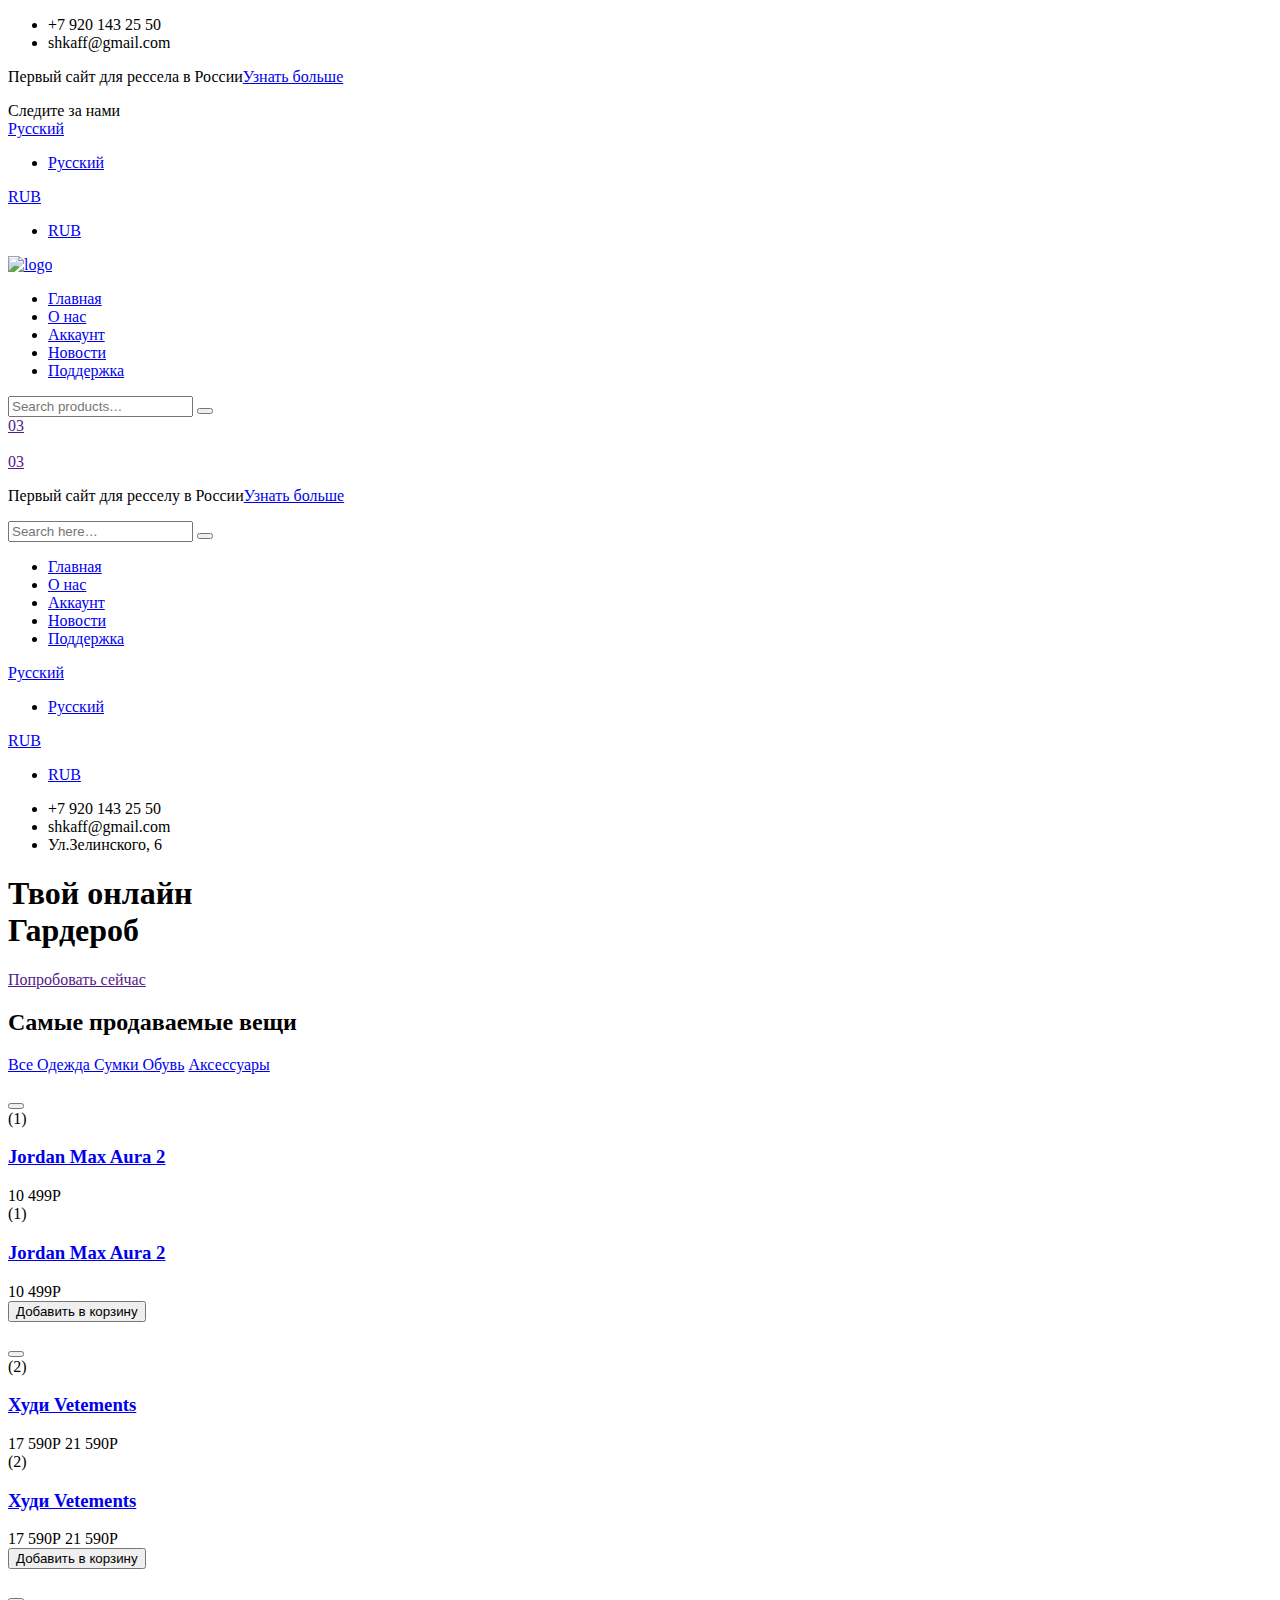
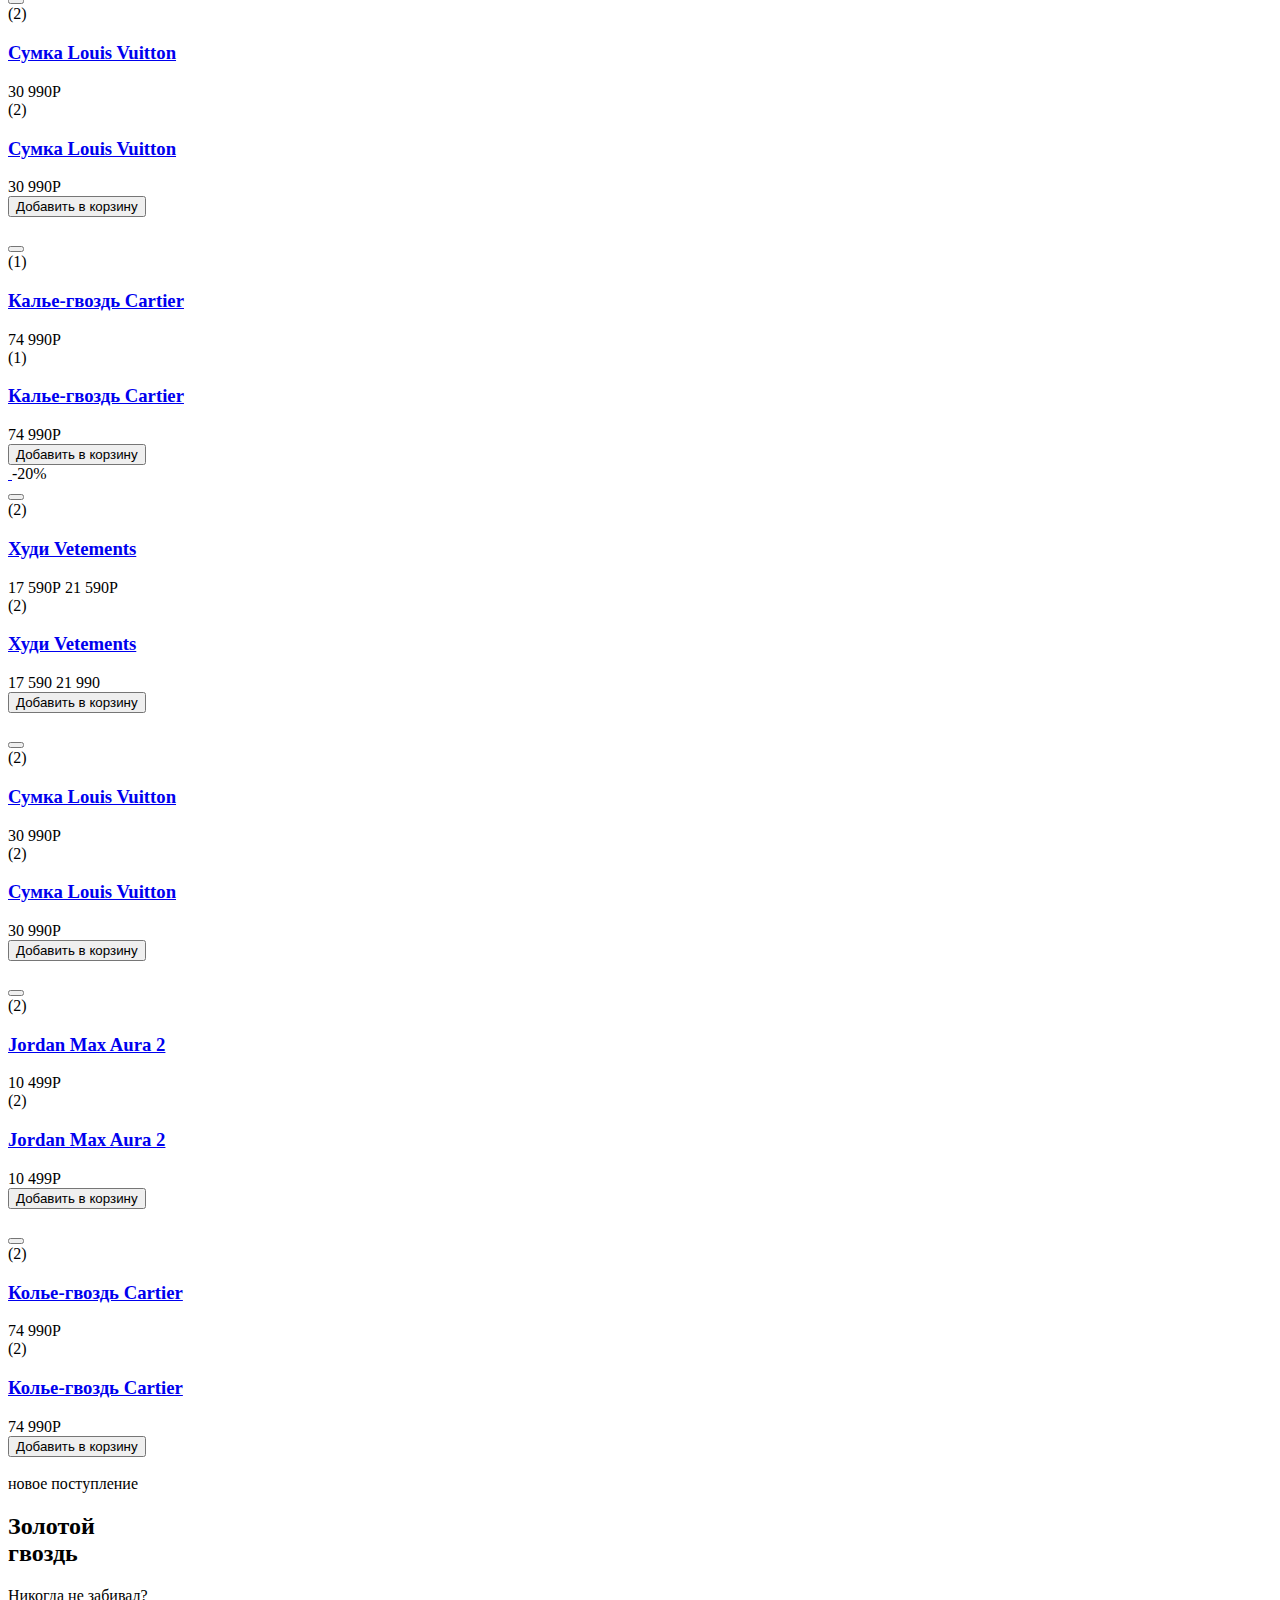
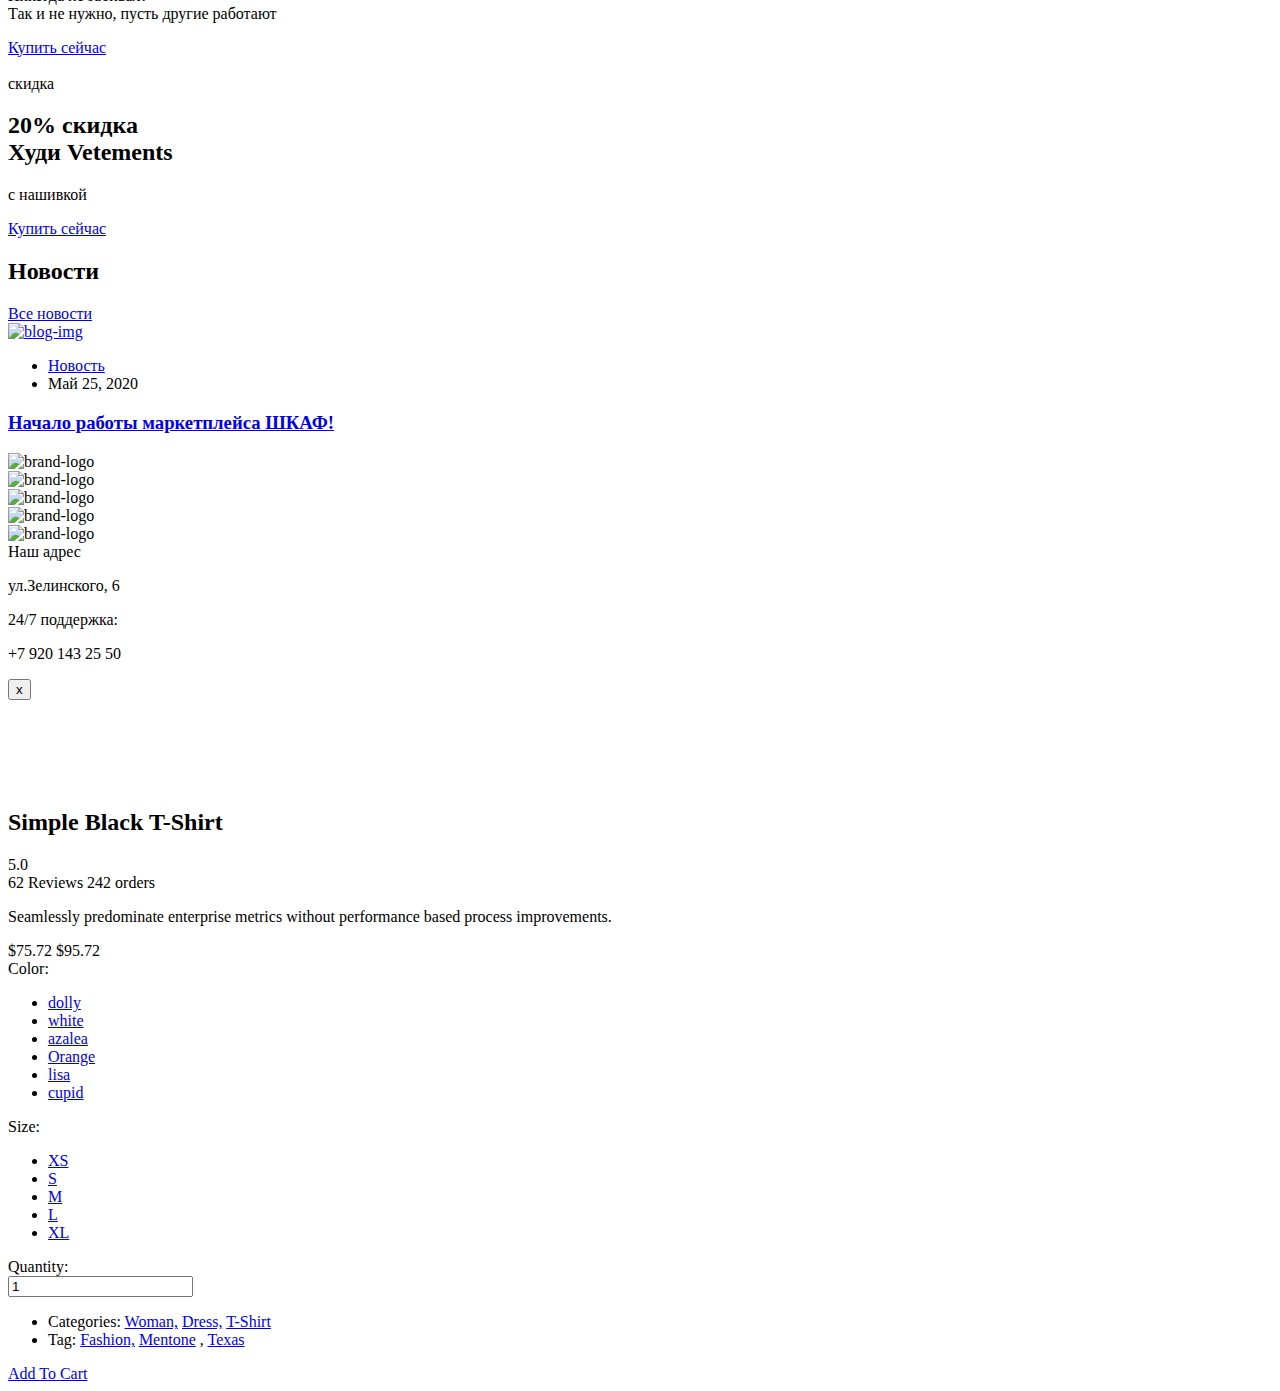
==== index.html @ c804962d "Add files via upload" ====
<!doctype html>
<html class="no-js" lang="en">

<head>
    <meta charset="utf-8">
    <meta http-equiv="x-ua-compatible" content="ie=edge">
    <title>Маркетплейс Шкаф</title>
    <meta name="robots" content="noindex, follow" />
    <meta name="description" content="">
    <meta name="viewport" content="width=device-width, initial-scale=1, shrink-to-fit=no">
    <!-- Favicon -->
    <link rel="shortcut icon" type="image/x-icon" href="assets/images/favicon.png">

    <!-- All CSS is here
	============================================ -->

    <link rel="stylesheet" href="assets/css/vendor/bootstrap.min.css">
    <link rel="stylesheet" href="assets/css/vendor/signericafat.css">
    <link rel="stylesheet" href="assets/css/vendor/cerebrisans.css">
    <link rel="stylesheet" href="assets/css/vendor/simple-line-icons.css">
    <link rel="stylesheet" href="assets/css/vendor/elegant.css">
    <link rel="stylesheet" href="assets/css/vendor/linear-icon.css">
    <link rel="stylesheet" href="assets/css/plugins/nice-select.css">
    <link rel="stylesheet" href="assets/css/plugins/easyzoom.css">
    <link rel="stylesheet" href="assets/css/plugins/slick.css">
    <link rel="stylesheet" href="assets/css/plugins/animate.css">
    <link rel="stylesheet" href="assets/css/plugins/magnific-popup.css">
    <link rel="stylesheet" href="assets/css/plugins/jquery-ui.css">
    <link rel="stylesheet" href="assets/css/style.css">

    <!-- Use the minified version files listed below for better performance and remove the files listed above
    <link rel="stylesheet" href="assets/css/vendor/vendor.min.css">
    <link rel="stylesheet" href="assets/css/plugins/plugins.min.css">
    <link rel="stylesheet" href="assets/css/style.min.css"> -->

</head>

<body>

    <div class="main-wrapper">
        <header class="header-area">
            <div class="header-large-device section-padding-2">
                <div class="header-top header-top-ptb-3 bg-black">
                    <div class="container-fluid">
                        <div class="row align-items-center">
                            <div class="col-xl-4 col-lg-3">
                                <div class="header-quick-contect">
                                    <ul>
                                        <li><i class="icon-phone "></i> +7 920 143 25 50</li>
                                        <li><i class="icon-envelope-open "></i> shkaff@gmail.com</li>
                                    </ul>
                                </div>
                            </div>
                            <div class="col-xl-4 col-lg-4">
                                <div class="header-offer-wrap-3 text-center">
                                    <p>Первый сайт для рессела в России<a href="about-us.html">Узнать больше</a></p>
                                </div>
                            </div>
                            <div class="col-xl-4 col-lg-5">
                                <div class="header-top-right">
                                    <div class="social-hm4-wrap">
                                        <span>Следите за нами</span>
                                        <div class="social-style-1 social-style-1-white">
                                            <a href="https://vk.com/yanosofficialpage"><i class="icon-social-twitter"></i></a>
                                            <a href="https://vk.com/yanosofficialpage"><i class="icon-social-facebook"></i></a>
                                            <a href="https://vk.com/yanosofficialpage"><i class="icon-social-instagram"></i></a>
                                            <a href="https://vk.com/yanosofficialpage"><i class="icon-social-youtube"></i></a>
                                            <a href="https://vk.com/yanosofficialpage"><i class="icon-social-pinterest"></i></a>
                                        </div>
                                    </div>
                                    <div class="hm4-currency-language-wrap same-style-wrap">
                                        <div class="same-style same-style-mrg-3 language-wrap">
                                            <a class="language-dropdown-active" href="#">Русский <i class="icon-arrow-down"></i></a>
                                            <div class="language-dropdown">
                                                <ul>
                                                    <li><a href="#">Русский</a></li>
                                                </ul>
                                            </div>
                                        </div>
                                        <div class="same-style same-style-mrg-3 currency-wrap">
                                            <a class="currency-dropdown-active" href="#"> RUB <i class="icon-arrow-down"></i></a>
                                            <div class="currency-dropdown">
                                                <ul>
                                                    <li><a href="#">RUB</a></li>
                                                </ul>
                                            </div>
                                        </div>
                                    </div>
                                </div>
                            </div>
                        </div>
                    </div>
                </div>
                <div class="header-bottom">
                    <div class="container-fluid">
                        <div class="border-bottom-6">
                            <div class="row align-items-center">
                                <div class="col-xl-3 col-lg-2">
                                    <div class="logo">
                                        <a href="index.html"><img src="assets/images/logo/szhat.png" alt="logo"></a>
                                    </div>
                                </div>
                                <div class="col-xl-6 col-lg-7">
                                    <div class="main-menu main-menu-padding-1 main-menu-lh-3 main-menu-hm4 main-menu-center">
                                        <nav>
                                            <ul>
                                                <li><a class="active" href="index.html">Главная</a>
            
                                                </li>
                                                <li><a href="about-us.html">О нас</a>
                                                    <!-- <ul class="mega-menu-style mega-menu-mrg-2">
                                                        <li>
                                                            <ul>
                                                                <li>
                                                                    <a class="dropdown-title" href="#">Shop Layout</a>
                                                                    <ul>
                                                                        <li><a href="shop.html">standard style</a></li>
                                                                        <li><a href="shop-list.html">shop list style</a></li>
                                                                        <li><a href="shop-fullwide.html">shop fullwide</a></li>
                                                                        <li><a href="shop-no-sidebar.html">grid no sidebar</a></li>
                                                                        <li><a href="shop-list-no-sidebar.html">list no sidebar</a></li>
                                                                        <li><a href="shop-right-sidebar.html">shop right sidebar</a></li>
                                                                        <li><a href="store-location.html">store location</a></li>
                                                                    </ul>
                                                                </li>
                                                                <li>
                                                                    <a class="dropdown-title" href="#">Products Layout</a>
                                                                    <ul>
                                                                        <li><a href="product-details.html">tab style 1</a></li>
                                                                        <li><a href="product-details-2.html">tab style 2</a></li>
                                                                        <li><a href="product-details-sticky.html">sticky style</a></li>
                                                                        <li><a href="product-details-gallery.html">gallery style </a></li>
                                                                        <li><a href="product-details-affiliate.html">affiliate style</a></li>
                                                                        <li><a href="product-details-group.html">group style</a></li>
                                                                        <li><a href="product-details-fixed-img.html">fixed image style </a></li>
                                                                    </ul>
                                                                </li>
                                                                <li>
                                                                    <a href="shop.html"><img src="assets/images/banner/banner-12.png" alt=""></a>
                                                                </li>
                                                            </ul>
                                                        </li>
                                                    </ul> -->
                                                </li>
                                                <li><a href="my-account.html">Аккаунт</a>
                                                </li>
                                                <li><a href="blog-no-sidebar.html">Новости</a>
                                                </li>
                                                <li><a href="help.html">Поддержка</a></li>
                                            </ul>
                                        </nav>
                                    </div>
                                </div>
                                <div class="col-xl-3 col-lg-3">
                                    <div class="header-action header-action-flex header-action-mrg-right">
                                        <div class="same-style-2 header-search-1">
                                            <a class="search-toggle" href="#">
                                                <i class="icon-magnifier s-open"></i>
                                                <i class="icon_close s-close"></i>
                                            </a>
                                            <div class="search-wrap-1">
                                                <form action="#">
                                                    <input placeholder="Search products…" type="text">
                                                    <button class="button-search"><i class="icon-magnifier"></i></button>
                                                </form>
                                            </div>
                                        </div>
                                        <div class="same-style-2 same-style-2-font-inc">
                                            <a href=""><i class="icon-user"></i></a>
                                        </div>
                                        <div class="same-style-2 same-style-2-font-inc">
                                            <a href=""><i class="icon-heart"></i><span class="pro-count black">03</span></a>
                                        </div>
                                        <!-- <div class="same-style-2 same-style-2-font-inc header-cart">
                                            <a class="cart-active" href="#">
                                                <i class="icon-basket-loaded"></i><span class="pro-count black">02</span>
                                            </a> -->
                                        </div>
                                    </div>
                                </div>
                            </div>
                        </div>
                    </div>
                </div>
            </div>
            <div class="header-small-device small-device-ptb border-bottom-2">
                <div class="container">
                    <div class="row align-items-center">
                        <div class="col-5">
                            <div class="mobile-logo">
                                <a href="index.html">
                                    <img alt="" src="assets/images/logo/szhat.png">
                                </a>
                            </div>  
                        </div>
                        <div class="col-7">
                            <div class="header-action header-action-flex">
                                <div class="same-style-2 same-style-2-font-inc">
                                    <a href=""><i class="icon-user"></i></a>
                                </div>
                                <div class="same-style-2 same-style-2-font-inc">
                                    <a href=""><i class="icon-heart"></i><span class="pro-count black">03</span></a>
                                </div>
                                <!-- <div class="same-style-2 same-style-2-font-inc header-cart">
                                    <a class="cart-active" href="#">
                                        <i class="icon-basket-loaded"></i><span class="pro-count black">02</span>
                                    </a>
                                </div> -->
                                <div class="same-style-2 main-menu-icon">
                                    <a class="mobile-header-button-active" href="#"><i class="icon-menu"></i> </a>
                                </div>
                            </div>
                        </div>
                    </div>
                </div>
            </div>
        </header>
        <!-- mobile header start -->
        <div class="mobile-header-active mobile-header-wrapper-style">
            <div class="clickalbe-sidebar-wrap">
                <a class="sidebar-close"><i class="icon_close"></i></a>
                <div class="mobile-header-content-area">
                    <div class="header-offer-wrap-3 mobile-header-padding-border-4">
                        <p class="black">Первый сайт для ресселу в России<a href="about-us.html">Узнать больше</a></p>
                    </div>
                    <div class="mobile-search mobile-header-padding-border-1">
                        <form class="search-form" action="#">
                            <input type="text" placeholder="Search here…">
                            <button class="button-search"><i class="icon-magnifier"></i></button>
                        </form>
                    </div>
                    <div class="mobile-menu-wrap mobile-header-padding-border-2">
                        <!-- mobile menu start -->
                        <nav>
                            <ul class="mobile-menu">
                                <li class="menu-item-has-children"><a href="index.html">Главная</a>
                                </li>
                                <li class="menu-item-has-children "><a href="about-us.html">О нас</a>
                                    <!-- <ul class="dropdown">
                                        <li class="menu-item-has-children"><a href="#">shop layout</a>
                                            <ul class="dropdown">
                                                <li><a href="shop.html">standard style</a></li>
                                                <li><a href="shop-list.html">shop list style</a></li>
                                                <li><a href="shop-fullwide.html">shop fullwide</a></li>
                                                <li><a href="shop-no-sidebar.html">grid no sidebar</a></li>
                                                <li><a href="shop-list-no-sidebar.html">list no sidebar</a></li>
                                                <li><a href="shop-right-sidebar.html">shop right sidebar</a></li>
                                                <li><a href="store-location.html">store location</a></li>
                                            </ul>
                                        </li>
                                        <li class="menu-item-has-children"><a href="#">Products Layout</a>
                                            <ul class="dropdown">
                                                <li><a href="product-details.html">tab style 1</a></li>
                                                <li><a href="product-details-2.html">tab style 2</a></li>
                                                <li><a href="product-details-sticky.html">sticky style</a></li>
                                                <li><a href="product-details-gallery.html">gallery style </a></li>
                                                <li><a href="product-details-affiliate.html">affiliate style</a></li>
                                                <li><a href="product-details-group.html">group style</a></li>
                                                <li><a href="product-details-fixed-img.html">fixed image style </a></li>
                                            </ul>
                                        </li>
                                    </ul> -->
                                </li>
                                <li class="menu-item-has-children"><a href="my-account.html">Аккаунт</a>
                                    <!-- <ul class="dropdown">
                                        <li><a href="about-us.html">about us </a></li>
                                        <li><a href="cart.html">cart page</a></li>
                                        <li><a href="checkout.html">checkout </a></li>
                                        <li><a href="my-account.html">my account</a></li>
                                        <li><a href="wishlist.html">wishlist </a></li>
                                        <li><a href="compare.html">compare </a></li>
                                        <li><a href="contact.html">contact us </a></li>
                                        <li><a href="order-tracking.html">order tracking</a></li>
                                        <li><a href="login-register.html">login / register </a></li>
                                    </ul> -->
                                </li>
                                <li class="menu-item-has-children "><a href="blog-no-sidebar.html">Новости</a>
                                </li>
                                <li><a href="help.html">Поддержка</a></li>
                            </ul>
                        </nav>
                        <!-- mobile menu end -->
                    </div>
                    <div class="mobile-header-info-wrap mobile-header-padding-border-3">
                        <div class="single-mobile-header-info">
                            <a class="mobile-language-active" href="#">Русский<span><i class="icon-arrow-down"></i></span></a>
                            <div class="lang-curr-dropdown lang-dropdown-active">
                                <ul>
                                    <li><a href="#">Русский</a></li>
                                </ul>
                            </div>
                        </div>
                        <div class="single-mobile-header-info">
                            <a class="mobile-currency-active" href="#">RUB<span><i class="icon-arrow-down"></i></span></a>
                            <div class="lang-curr-dropdown curr-dropdown-active">
                                <ul>
                                    <li><a href="#">RUB</a></li>
                                </ul>
                            </div>
                        </div>
                    </div>
                    <div class="mobile-contact-info mobile-header-padding-border-4">
                        <ul>
                            <li><i class="icon-phone "></i> +7 920 143 25 50</li>
                            <li><i class="icon-envelope-open "></i> shkaff@gmail.com</li>
                            <li><i class="icon-home"></i> Ул.Зелинского, 6</li>
                        </ul>
                    </div>
                    <div class="mobile-social-icon">
                        <a class="facebook" href="https://vk.com/yanosofficialpage"><i class="icon-social-facebook"></i></a>
                        <a class="twitter" href="https://vk.com/yanosofficialpage"><i class="icon-social-twitter"></i></a>
                        <a class="pinterest" href="https://vk.com/yanosofficialpage"><i class="icon-social-pinterest"></i></a>
                        <a class="instagram" href="https://vk.com/yanosofficialpage"><i class="icon-social-instagram"></i></a>
                    </div>
                </div>
            </div>
        </div>
        <!-- <div class="product-categories-area product-categories-border pt-50 pb-20">
            <div class="container">
                <div class="product-categories-wrap-2">
                    <div class="single-product-categories-2 mb-30">
                        <div class="product-categories-2-icon">
                            <i class="icon-people"></i>
                        </div>
                        <div class="product-categories-2-content">
                            <h4><a href="shop.html">New Arrival <br>Products</a></h4>
                        </div>
                    </div>
                    <div class="single-product-categories-2 mb-30">
                        <div class="product-categories-2-icon">
                            <i class="icon-fire "></i>
                        </div>
                        <div class="product-categories-2-content">
                            <h4><a href="shop.html">Special Offer <br>Products</a></h4>
                        </div>
                    </div>
                    <div class="single-product-categories-2 mb-30">
                        <div class="product-categories-2-icon">
                            <i class="icon-handbag"></i>
                        </div>
                        <div class="product-categories-2-content">
                            <h4><a href="shop.html">Bags & <br>Accessories</a></h4>
                        </div>
                    </div>
                    <div class="single-product-categories-2 mb-30">
                        <div class="product-categories-2-icon">
                            <i class="icon-people"></i>
                        </div>
                        <div class="product-categories-2-content">
                            <h4><a href="shop.html">Young Clothing <br>& Accessories</a></h4>
                        </div>
                    </div>
                    <div class="single-product-categories-2 mb-30">
                        <div class="product-categories-2-icon">
                            <i class="icon-emotsmile "></i>
                        </div>
                        <div class="product-categories-2-content">
                            <h4><a href="shop.html">Kids & Babies <br>Apparel</a></h4>
                        </div>
                    </div>
                </div>
            </div>
        </div> -->
        <!-- mini cart start -->
        <!-- <div class="sidebar-cart-active">
            <div class="sidebar-cart-all">
                <a class="cart-close" href="#"><i class="icon_close"></i></a>
                <div class="cart-content">
                    <h3>Shopping Cart</h3>
                    <ul>
                        <li class="single-product-cart">
                            <div class="cart-img">
                                <a href="#"><img src="assets/images/cart/cart-1.jpg" alt=""></a>
                            </div>
                            <div class="cart-title">
                                <h4><a href="#">Simple Black T-Shirt</a></h4>
                                <span> 1 × $49.00	</span>
                            </div>
                            <div class="cart-delete">
                                <a href="#">×</a>
                            </div>
                        </li>
                        <li class="single-product-cart">
                            <div class="cart-img">
                                <a href="#"><img src="assets/images/cart/cart-2.jpg" alt=""></a>
                            </div>
                            <div class="cart-title">
                                <h4><a href="#">Norda Backpack</a></h4>
                                <span> 1 × $49.00	</span>
                            </div>
                            <div class="cart-delete">
                                <a href="#">×</a>
                            </div>
                        </li>
                    </ul>
                    <div class="cart-total">
                        <h4>Subtotal: <span>$170.00</span></h4>
                    </div>
                    <div class="cart-checkout-btn">
                        <a class="btn-hover cart-btn-style" href="cart.html">view cart</a>
                        <a class="no-mrg btn-hover cart-btn-style" href="checkout.html">checkout</a>
                    </div>
                </div>
            </div>
        </div> -->
        <div class="slider-area">
            <div class="hero-slider-active-1 nav-style-1 dot-style-2 dot-style-2-position-2 dot-style-2-active-black">
                <div class="single-hero-slider single-animation-wrap slider-height-2 custom-d-flex custom-align-item-center bg-img hm2-slider-bg res-white-overly-xs" style="background-image:url(assets/images/slider/main1.jpg);">
                    <div class="container">
                        <div class="row">
                            <div class="col-12">
                                <div class="hero-slider-content-4 slider-animated-1">
                                    <h4 class="animated"></h4>
                                    <h1 class="animated">Твой онлайн<br>Гардероб<br></h1>
                                    <p class="animated"></p>
                                    <div class="btn-style-1">
                                        <a class="animated btn-1-padding-1" href="">Попробовать сейчас</a>
                                    </div>
                                </div>
                            </div>
                        </div>
                    </div>
                </div>
                <div class="single-hero-slider single-animation-wrap slider-height-2 custom-d-flex custom-align-item-center bg-img hm2-slider-bg res-white-overly-xs " style="background-image:url(assets/images/slider/our_photo.jpg);">
                    <!-- <div class="container">
                        <div class="row">
                            <div class="col-12">
                                <div class="hero-slider-content-4 slider-animated-1">
                                    <h4 class="animated">Lookbook</h4>
                                    <h1 class="animated">Denim Mixed <br>Layering Combine <br>collect</h1>
                                    <p class="animated">We love seeing how our Raifa wearers like to wear their Norda</p>
                                    <div class="btn-style-1">
                                        <a class="animated btn-1-padding-1" href="product-details.html">Explore Now</a>
                                    </div>
                                </div>
                            </div>
                        </div> -->
                    </div>
                </div>
            </div>
        </div>
        <div class="product-area pt-115 pb-80">
            <div class="container">
                <div class="section-title-tab-wrap mb-55">
                    <div class="section-title-4">
                        <h2>Самые продаваемые вещи</h2>
                    </div>
                    <div class="tab-btn-wrap-2">
                        <div class="tab-style-5 nav">
                            <a class="active" href="#product-1" data-toggle="tab">Все </a>
                            <a href="#product-2" data-toggle="tab">Одежда </a>
                            <a href="#product-3" data-toggle="tab">Сумки </a>
                            <a href="#product-4" data-toggle="tab"> Обувь</a>
                            <a href="#product-5" data-toggle="tab"> Аксессуары</a>
                        </div>
                    </div>
                </div>
                <div class="tab-content jump">
                    <div id="product-1" class="tab-pane active">
                        <div class="row">
                            <div class="col-xl-3 col-lg-4 col-md-6 col-sm-6 col-12">
                                <div class="single-product-wrap mb-35">
                                    <div class="product-img product-img-zoom mb-15">
                                        <a href="product-details.html">
                                            <img src="assets/images/product/270x324.jpg" alt="">
                                        </a>
                                        <div class="product-action-2 tooltip-style-2">
                                            <button title="Wishlist"><i class="icon-heart"></i></button>
                                        </div>
                                    </div>
                                    <div class="product-content-wrap-2 text-center">
                                        <div class="product-rating-wrap">
                                            <div class="product-rating">
                                                <i class="icon_star"></i>
                                                <i class="icon_star"></i>
                                                <i class="icon_star"></i>
                                                <i class="icon_star"></i>
                                                <i class="icon_star"></i>
                                            </div>
                                            <span>(1)</span>
                                        </div>
                                        <h3><a href="product-details.html">Jordan Max Aura 2</a></h3>
                                        <div class="product-price-2">
                                            <span>10 499Р</span>
                                        </div>
                                    </div>
                                    <div class="product-content-wrap-2 product-content-position text-center">
                                        <div class="product-rating-wrap">
                                            <div class="product-rating">
                                                <i class="icon_star"></i>
                                                <i class="icon_star"></i>
                                                <i class="icon_star"></i>
                                                <i class="icon_star"></i>
                                                <i class="icon_star"></i>
                                            </div>
                                            <span>(1)</span>
                                        </div>
                                        <h3><a href="product-details.html">Jordan Max Aura 2</a></h3>
                                        <div class="product-price-2">
                                            <span>10 499Р</span>
                                        </div>
                                        <div class="pro-add-to-cart">
                                            <button title="Add to Cart">Добавить в корзину</button>
                                        </div>
                                    </div>
                                </div>
                            </div>
                            <div class="col-xl-3 col-lg-4 col-md-6 col-sm-6 col-12">
                                <div class="single-product-wrap mb-35">
                                    <div class="product-img product-img-zoom mb-15">
                                        <a href="product-details2.html">
                                            <img src="assets/images/product/hudi_vetements.jpg" alt="">
                                        </a>
                                        <div class="product-action-2 tooltip-style-2">
                                            <button title="Wishlist"><i class="icon-heart"></i></button>
                                        </div>
                                    </div>
                                    <div class="product-content-wrap-2 text-center">
                                        <div class="product-rating-wrap">
                                            <div class="product-rating">
                                                <i class="icon_star"></i>
                                                <i class="icon_star"></i>
                                                <i class="icon_star"></i>
                                                <i class="icon_star"></i>
                                                <i class="icon_star gray"></i>
                                            </div>
                                            <span>(2)</span>
                                        </div>
                                        <h3><a href="product-details2.html">Худи Vetements</a></h3>
                                        <div class="product-price-2">
                                            <span class="new-price">17 590Р</span>
                                            <span class="old-price">21 590Р</span>
                                        </div>
                                    </div>
                                    <div class="product-content-wrap-2 product-content-position text-center">
                                        <div class="product-rating-wrap">
                                            <div class="product-rating">
                                                <i class="icon_star"></i>
                                                <i class="icon_star"></i>
                                                <i class="icon_star"></i>
                                                <i class="icon_star"></i>
                                                <i class="icon_star gray"></i>
                                            </div>
                                            <span>(2)</span>
                                        </div>
                                        <h3><a href="product-details2.html">Худи Vetements</a></h3>
                                        <div class="product-price-2">
                                            <span class="new-price">17 590Р</span>
                                            <span class="old-price">21 590Р</span>
                                        </div>
                                        <div class="pro-add-to-cart">
                                            <button title="Add to Cart">Добавить в корзину</button>
                                        </div>
                                    </div>
                                </div>
                            </div>
                            <div class="col-xl-3 col-lg-4 col-md-6 col-sm-6 col-12">
                                <div class="single-product-wrap mb-35">
                                    <div class="product-img product-img-zoom mb-15">
                                        <a href="product-details3.html">
                                            <img src="assets/images/product/bag_LV.jpg" alt="">
                                        </a>
                                        <div class="product-action-2 tooltip-style-2">
                                            <button title="Wishlist"><i class="icon-heart"></i></button>
                                        </div>
                                    </div>
                                    <div class="product-content-wrap-2 text-center">
                                        <div class="product-rating-wrap">
                                            <div class="product-rating">
                                                <i class="icon_star"></i>
                                                <i class="icon_star"></i>
                                                <i class="icon_star"></i>
                                                <i class="icon_star"></i>
                                                <i class="icon_star gray"></i>
                                            </div>
                                            <span>(2)</span>
                                        </div>
                                        <h3><a href="product-details3.html">Сумка Louis Vuitton</a></h3>
                                        <div class="product-price-2">
                                            <span>30 990Р</span>
                                        </div>
                                    </div>
                                    <div class="product-content-wrap-2 product-content-position text-center">
                                        <div class="product-rating-wrap">
                                            <div class="product-rating">
                                                <i class="icon_star"></i>
                                                <i class="icon_star"></i>
                                                <i class="icon_star"></i>
                                                <i class="icon_star"></i>
                                                <i class="icon_star gray"></i>
                                            </div>
                                            <span>(2)</span>
                                        </div>
                                        <h3><a href="product-details3.html">Сумка Louis Vuitton</a></h3>
                                        <div class="product-price-2">
                                            <span>30 990Р</span>
                                        </div>
                                        <div class="pro-add-to-cart">
                                            <button title="Add to Cart">Добавить в корзину</button>
                                        </div>
                                    </div>
                                </div>
                            </div>
                            <div class="col-xl-3 col-lg-4 col-md-6 col-sm-6 col-12">
                                <div class="single-product-wrap mb-35">
                                    <div class="product-img product-img-zoom mb-15">
                                        <a href="product-details4.html">
                                            <img src="assets/images/product/gvozd_cartier.jpg" alt="">
                                        </a>
                                        <div class="product-action-2 tooltip-style-2">
                                            <button title="Wishlist"><i class="icon-heart"></i></button>
                                        </div>
                                    </div>
                                    <div class="product-content-wrap-2 text-center">
                                        <div class="product-rating-wrap">
                                            <div class="product-rating">
                                                <i class="icon_star"></i>
                                                <i class="icon_star"></i>
                                                <i class="icon_star"></i>
                                                <i class="icon_star"></i>
                                                <i class="icon_star"></i>
                                            </div>
                                            <span>(1)</span>
                                        </div>
                                        <h3><a href="product-details4.html">Калье-гвоздь Cartier</a></h3>
                                        <div class="product-price-2">
                                            <span>74 990Р</span>
                                        </div>
                                    </div>
                                    <div class="product-content-wrap-2 product-content-position text-center">
                                        <div class="product-rating-wrap">
                                            <div class="product-rating">
                                                <i class="icon_star"></i>
                                                <i class="icon_star"></i>
                                                <i class="icon_star"></i>
                                                <i class="icon_star"></i>
                                                <i class="icon_star"></i>
                                            </div>
                                            <span>(1)</span>
                                        </div>
                                        <h3><a href="product-details4.html">Калье-гвоздь Cartier</a></h3>
                                        <div class="product-price-2">
                                            <span>74 990Р</span>
                                        </div>
                                        <div class="pro-add-to-cart">
                                            <button title="Add to Cart">Добавить в корзину</button>
                                        </div>
                                    </div>
                                </div>
                            </div>
                        </div>
                    </div>
                    <div id="product-2" class="tab-pane">
                        <div class="row">  
                            <div class="col-xl-3 col-lg-4 col-md-6 col-sm-6 col-12">
                                <div class="single-product-wrap mb-35">
                                    <div class="product-img product-img-zoom mb-15">
                                        <a href="product-details2.html">
                                            <img src="assets/images/product/hudi_vetements.jpg" alt="">
                                        </a>
                                        <span class="pro-badge left bg-red">-20%</span>
                                        <div class="product-action-2 tooltip-style-2">
                                            <button title="Wishlist"><i class="icon-heart"></i></button>
                                        </div>
                                    </div>
                                    <div class="product-content-wrap-2 text-center">
                                        <div class="product-rating-wrap">
                                            <div class="product-rating">
                                                <i class="icon_star"></i>
                                                <i class="icon_star"></i>
                                                <i class="icon_star"></i>
                                                <i class="icon_star"></i>
                                                <i class="icon_star gray"></i>
                                            </div>
                                            <span>(2)</span>
                                        </div>
                                        <h3><a href="product-details2.html">Худи Vetements</a></h3>
                                        <div class="product-price-2">
                                            <span class="new-price">17 590Р</span>
                                            <span class="old-price">21 590Р</span>
                                        </div>
                                    </div>
                                    <div class="product-content-wrap-2 product-content-position text-center">
                                        <div class="product-rating-wrap">
                                            <div class="product-rating">
                                                <i class="icon_star"></i>
                                                <i class="icon_star"></i>
                                                <i class="icon_star"></i>
                                                <i class="icon_star"></i>
                                                <i class="icon_star gray"></i>
                                            </div>
                                            <span>(2)</span>
                                        </div>
                                        <h3><a href="product-details2.html">Худи Vetements</a></h3>
                                        <div class="product-price-2">
                                            <span class="new-price">17 590</span>
                                            <span class="old-price">21 990</span>
                                        </div>
                                        <div class="pro-add-to-cart">
                                            <button title="Add to Cart">Добавить в корзину</button>
                                        </div>
                                    </div>
                                </div>
                            </div>
                        </div>
                    </div>
                    <div id="product-3" class="tab-pane">
                        <div class="row">
                            <div class="col-xl-3 col-lg-4 col-md-6 col-sm-6 col-12">
                                <div class="single-product-wrap mb-35">
                                    <div class="product-img product-img-zoom mb-15">
                                        <a href="product-details3.html">
                                            <img src="assets/images/product/bag_LV.jpg" alt="">
                                        </a>
                                        <div class="product-action-2 tooltip-style-2">
                                            <button title="Wishlist"><i class="icon-heart"></i></button>
                                        </div>
                                    </div>
                                    <div class="product-content-wrap-2 text-center">
                                        <div class="product-rating-wrap">
                                            <div class="product-rating">
                                                <i class="icon_star"></i>
                                                <i class="icon_star"></i>
                                                <i class="icon_star"></i>
                                                <i class="icon_star"></i>
                                                <i class="icon_star gray"></i>
                                            </div>
                                            <span>(2)</span>
                                        </div>
                                        <h3><a href="product-details3.html">Сумка Louis Vuitton</a></h3>
                                        <div class="product-price-2">
                                            <span>30 990Р</span>
                                        </div>
                                    </div>
                                    <div class="product-content-wrap-2 product-content-position text-center">
                                        <div class="product-rating-wrap">
                                            <div class="product-rating">
                                                <i class="icon_star"></i>
                                                <i class="icon_star"></i>
                                                <i class="icon_star"></i>
                                                <i class="icon_star"></i>
                                                <i class="icon_star gray"></i>
                                            </div>
                                            <span>(2)</span>
                                        </div>
                                        <h3><a href="product-details3.html">Сумка Louis Vuitton</a></h3>
                                        <div class="product-price-2">
                                            <span>30 990Р</span>
                                        </div>
                                        <div class="pro-add-to-cart">
                                            <button title="Add to Cart">Добавить в корзину</button>
                                        </div>
                                    </div>
                                </div>
                            </div>    
                        </div>
                    </div>
                    <div id="product-4" class="tab-pane">
                        <div class="row">
                            <div class="col-xl-3 col-lg-4 col-md-6 col-sm-6 col-12">
                                <div class="single-product-wrap mb-35">
                                    <div class="product-img product-img-zoom mb-15">
                                        <a href="product-details.html">
                                            <img src="assets/images/product/650x806.jpg" alt="">
                                        </a>
                                        <div class="product-action-2 tooltip-style-2">
                                            <button title="Wishlist"><i class="icon-heart"></i></button>
                                        </div>
                                    </div>
                                    <div class="product-content-wrap-2 text-center">
                                        <div class="product-rating-wrap">
                                            <div class="product-rating">
                                                <i class="icon_star"></i>
                                                <i class="icon_star"></i>
                                                <i class="icon_star"></i>
                                                <i class="icon_star"></i>
                                                <i class="icon_star gray"></i>
                                            </div>
                                            <span>(2)</span>
                                        </div>
                                        <h3><a href="product-details.html">Jordan Max Aura 2</a></h3>
                                        <div class="product-price-2">
                                            <span>10 499Р</span>
                                        </div>
                                    </div>
                                    <div class="product-content-wrap-2 product-content-position text-center">
                                        <div class="product-rating-wrap">
                                            <div class="product-rating">
                                                <i class="icon_star"></i>
                                                <i class="icon_star"></i>
                                                <i class="icon_star"></i>
                                                <i class="icon_star"></i>
                                                <i class="icon_star gray"></i>
                                            </div>
                                            <span>(2)</span>
                                        </div>
                                        <h3><a href="product-details.html">Jordan Max Aura 2</a></h3>
                                        <div class="product-price-2">
                                            <span>10 499Р</span>
                                        </div>
                                        <div class="pro-add-to-cart">
                                            <button title="Add to Cart">Добавить в корзину</button>
                                        </div>
                                    </div>
                                </div>
                            </div>
                        </div>
                    </div>
                    <div id="product-5" class="tab-pane">
                        <div class="row">
                            <div class="col-xl-3 col-lg-4 col-md-6 col-sm-6 col-12">
                                <div class="single-product-wrap mb-35">
                                    <div class="product-img product-img-zoom mb-15">
                                        <a href="product-details4.html">
                                            <img src="assets/images/product/gvozd_cartier.jpg" alt="">
                                        </a>
                                        <div class="product-action-2 tooltip-style-2">
                                            <button title="Wishlist"><i class="icon-heart"></i></button>
                                        </div>
                                    </div>
                                    <div class="product-content-wrap-2 text-center">
                                        <div class="product-rating-wrap">
                                            <div class="product-rating">
                                                <i class="icon_star"></i>
                                                <i class="icon_star"></i>
                                                <i class="icon_star"></i>
                                                <i class="icon_star"></i>
                                                <i class="icon_star gray"></i>
                                            </div>
                                            <span>(2)</span>
                                        </div>
                                        <h3><a href="product-details4.html">Колье-гвоздь Cartier</a></h3>
                                        <div class="product-price-2">
                                            <span>74 990Р</span>
                                        </div>
                                    </div>
                                    <div class="product-content-wrap-2 product-content-position text-center">
                                        <div class="product-rating-wrap">
                                            <div class="product-rating">
                                                <i class="icon_star"></i>
                                                <i class="icon_star"></i>
                                                <i class="icon_star"></i>
                                                <i class="icon_star"></i>
                                                <i class="icon_star gray"></i>
                                            </div>
                                            <span>(2)</span>
                                        </div>
                                        <h3><a href="product-details4.html">Колье-гвоздь Cartier</a></h3>
                                        <div class="product-price-2">
                                            <span>74 990Р</span>
                                        </div>
                                        <div class="pro-add-to-cart">
                                            <button title="Add to Cart">Добавить в корзину</button>
                                        </div>
                                    </div>
                                </div>
                            </div>
                        </div>   
                    </div>     
                </div>
            </div>
        </div>
        <div class="banner-area section-padding-2 pb-85">
            <div class="container-fluid">
                <div class="row">
                    <div class="col-lg-6">
                        <div class="banner-wrap mb-30">
                            <div class="banner-img banner-img-zoom">
                                <a href="product-details4.html"><img src="assets/images/banner/gvozd_cartier.jpg" alt=""></a>
                            </div>
                            <div class="banner-content-9">
                                <span>новое поступление</span>
                                <h2>Золотой<br>гвоздь</h2>
                                <p>Никогда не забивал?<br>Так и не нужно, пусть другие работают</p>
                                <div class="btn-style-1">
                                    <a class="btn-1-padding-3 bg-white banner-btn-res" href="product-details4.html">Купить сейчас</a>
                                </div>
                            </div>
                        </div>
                    </div>
                    <div class="col-lg-6">
                        <div class="banner-wrap mb-30">
                            <div class="banner-img banner-img-zoom">
                                <a href="product-details2.html"><img src="assets/images/banner/hudi_vetements.jpg" alt=""></a>
                            </div>
                            <div class="banner-content-10">
                                <span>скидка</span>
                                <h2><span>20%</span> скидка <br>Худи Vetements</h2>
                                <p>с нашивкой</p>
                                <div class="btn-style-1">
                                    <a class="btn-1-padding-3 bg-white banner-btn-res" href="product-details2.html">Купить сейчас</a>
                                </div>
                            </div>
                        </div>
                    </div>
                </div>
            </div>
        </div>
        
        <div class="blog-area pt-115 pb-75">
            <div class="container">
                <div class="section-title-tab-wrap mb-55">
                    <div class="section-title-4">
                        <h2>Новости</h2>
                    </div>
                    <div class="btn-style-6 ml-60">
                        <a href="blog-no-sidebar.html">Все новости</a>
                    </div>
                </div>
                <div class="row">
                    <div class="col-lg-4 col-md-6">
                        <div class="blog-wrap mb-30">
                            <div class="blog-img mb-25">
                                <a href="blog-no-sidebar.html"><img src="assets/images/blog/our_photo.jpg" alt="blog-img"></a>
                            </div>
                            <div class="blog-content">
                                <div class="blog-meta">
                                    <ul>
                                        <li><a href="#">Новость </a></li>
                                        <li>Май 25, 2020</li>
                                    </ul>
                                </div>
                                <h3><a href="blog-no-sidebar.html">Начало работы маркетплейса ШКАФ!</a></h3>
                            </div>
                        </div>
                    </div>
                    
                </div>
            </div>
        </div>
        <div class="brand-logo-area pb-100">
            <div class="container">
                <div class="brand-logo-wrap brand-logo-mrg">
                    <div class="single-brand-logo mb-10">
                        <img src="assets/images/brand-logo/brand-logo-1.png" alt="brand-logo">
                    </div>
                    <div class="single-brand-logo mb-10">
                        <img src="assets/images/brand-logo/brand-logo-2.png" alt="brand-logo">
                    </div>
                    <div class="single-brand-logo mb-10">
                        <img src="assets/images/brand-logo/brand-logo-3.png" alt="brand-logo">
                    </div>
                    <div class="single-brand-logo mb-10">
                        <img src="assets/images/brand-logo/brand-logo-4.png" alt="brand-logo">
                    </div>
                    <div class="single-brand-logo mb-10">
                        <img src="assets/images/brand-logo/brand-logo-5.png" alt="brand-logo">
                    </div>
                </div>
            </div>
        </div>
        <div class="instagram-area">
            <div class="container-fluid p-0">
                <div class="instagram-wrap">
                    <div class="instagram-carousel-2 instagram-style-2" id="instagramFeedOne">
                    </div>
                </div>
            </div>
        </div>
        <!-- <div class="subscribe-area pt-115 pb-115">
            <div class="container">
                <div class="row">
                    <div class="col-lg-5 col-md-5">
                        <div class="section-title">
                            <h2>keep connected</h2>
                            <p>Get updates by subscribe our weekly newsletter</p>
                        </div>
                    </div>
                    <div class="col-lg-7 col-md-7">
                        <div id="mc_embed_signup" class="subscribe-form">
                            <form id="mc-embedded-subscribe-form" class="validate subscribe-form-style" novalidate="" target="_blank" name="mc-embedded-subscribe-form" method="post" action="http://devitems.us11.list-manage.com/subscribe/post?u=6bbb9b6f5827bd842d9640c82&amp;id=05d85f18ef">
                                <div id="mc_embed_signup_scroll" class="mc-form">
                                    <input class="email" type="email" required="" placeholder="Enter your email address" name="EMAIL" value="">
                                    <div class="mc-news" aria-hidden="true">
                                        <input type="text" value="" tabindex="-1" name="b_6bbb9b6f5827bd842d9640c82_05d85f18ef">
                                    </div>
                                    <div class="clear">
                                        <input id="mc-embedded-subscribe" class="button" type="submit" name="subscribe" value="Subscribe">
                                    </div>
                                </div>
                            </form>
                        </div>
                    </div>
                </div>
            </div>
        </div> -->
        <footer class="footer-area pb-65">
            <div class="container">
                <div class="row">
                    <div class="col-lg-6 col-md-6">
                        <div class="contact-info-wrap">
                            <div class="single-contact-info">
                                <span>Наш адрес</span>
                                <p>ул.Зелинского, 6</p>
                            </div>
                            <div class="single-contact-info">
                                <span>24/7 поддержка:</span>
                                <p>+7 920 143 25 50</p>
                            </div>
                        </div>
                    </div>
                    <div class="col-lg-6 col-md-6">
                        <div class="footer-right-wrap">
                            <div class="footer-menu">
                                <!-- <nav>
                                    <ul>
                                        <li><a href="index-4.html">Главная</a></li>
                                        <li><a href="shop.html">Shop</a></li>
                                        <li><a href="shop.html">Product </a></li>
                                        <li><a href="contact.html">Contact</a></li>
                                        <li><a href="blog.html">Blog.</a></li>
                                    </ul>
                                </nav> -->
                            </div>
                            <div class="social-style-2 social-style-2-hover-black social-style-2-mrg">
                                <a href="https://vk.com/yanosofficialpage"><i class="social_twitter"></i></a>
                                <a href="https://vk.com/yanosofficialpage"><i class="social_facebook"></i></a>
                                <a href="https://vk.com/yanosofficialpage"><i class="social_googleplus"></i></a>
                                <a href="https://vk.com/yanosofficialpage"><i class="social_instagram"></i></a>
                                <a href="https://vk.com/yanosofficialpage"><i class="social_youtube"></i></a>
                            </div>
                            <!-- <div class="copyright">
                                <p>Copyright © 2020 HasThemes | <a href="https://hasthemes.com/">Built with <span>Norda</span> by HasThemes</a>.</p>
                            </div> -->
                        </div>
                    </div>
                </div>
            </div>
        </footer>
        <!-- Modal -->
        <div class="modal fade" id="exampleModal" tabindex="-1" role="dialog">
            <div class="modal-dialog" role="document">
                <div class="modal-content">
                    <div class="modal-header">
                        <button type="button" class="close" data-dismiss="modal" aria-label="Close"><span aria-hidden="true">x</span></button>
                    </div>
                    <div class="modal-body">
                        <div class="row">
                            <div class="col-lg-5 col-md-6 col-12 col-sm-12">
                                <div class="tab-content quickview-big-img">
                                    <div id="pro-1" class="tab-pane fade show active">
                                        <img src="assets/images/product/product-1.jpg" alt="">
                                    </div>
                                    <div id="pro-2" class="tab-pane fade">
                                        <img src="assets/images/product/product-3.jpg" alt="">
                                    </div>
                                    <div id="pro-3" class="tab-pane fade">
                                        <img src="assets/images/product/product-6.jpg" alt="">
                                    </div>
                                    <div id="pro-4" class="tab-pane fade">
                                        <img src="assets/images/product/product-3.jpg" alt="">
                                    </div>
                                </div>
                                <div class="quickview-wrap mt-15">
                                    <div class="quickview-slide-active nav-style-6">
                                        <a class="active" data-toggle="tab" href="#pro-1"><img src="assets/images/product/quickview-s1.jpg" alt=""></a>
                                        <a data-toggle="tab" href="#pro-2"><img src="assets/images/product/quickview-s2.jpg" alt=""></a>
                                        <a data-toggle="tab" href="#pro-3"><img src="assets/images/product/quickview-s3.jpg" alt=""></a>
                                        <a data-toggle="tab" href="#pro-4"><img src="assets/images/product/quickview-s2.jpg" alt=""></a>
                                    </div>
                                </div>
                            </div>
                            <div class="col-lg-7 col-md-6 col-12 col-sm-12">
                                <div class="product-details-content quickview-content">
                                    <h2>Simple Black T-Shirt</h2>
                                    <div class="product-ratting-review-wrap">
                                        <div class="product-ratting-digit-wrap">
                                            <div class="product-ratting">
                                                <i class="icon_star"></i>
                                                <i class="icon_star"></i>
                                                <i class="icon_star"></i>
                                                <i class="icon_star"></i>
                                                <i class="icon_star"></i>
                                            </div>
                                            <div class="product-digit">
                                                <span>5.0</span>
                                            </div>
                                        </div>
                                        <div class="product-review-order">
                                            <span>62 Reviews</span>
                                            <span>242 orders</span>
                                        </div>
                                    </div>
                                    <p>Seamlessly predominate enterprise metrics without performance based process improvements.</p>
                                    <div class="pro-details-price">
                                        <span class="new-price">$75.72</span>
                                        <span class="old-price">$95.72</span>
                                    </div>
                                    <div class="pro-details-color-wrap">
                                        <span>Color:</span>
                                        <div class="pro-details-color-content">
                                            <ul>
                                                <li><a class="dolly" href="#">dolly</a></li>
                                                <li><a class="white" href="#">white</a></li>
                                                <li><a class="azalea" href="#">azalea</a></li>
                                                <li><a class="peach-orange" href="#">Orange</a></li>
                                                <li><a class="mona-lisa active" href="#">lisa</a></li>
                                                <li><a class="cupid" href="#">cupid</a></li>
                                            </ul>
                                        </div>
                                    </div>
                                    <div class="pro-details-size">
                                        <span>Size:</span>
                                        <div class="pro-details-size-content">
                                            <ul>
                                                <li><a href="#">XS</a></li>
                                                <li><a href="#">S</a></li>
                                                <li><a href="#">M</a></li>
                                                <li><a href="#">L</a></li>
                                                <li><a href="#">XL</a></li>
                                            </ul>
                                        </div>
                                    </div>
                                    <div class="pro-details-quality">
                                        <span>Quantity:</span>
                                        <div class="cart-plus-minus">
                                            <input class="cart-plus-minus-box" type="text" name="qtybutton" value="1">
                                        </div>
                                    </div>
                                    <div class="product-details-meta">
                                        <ul>
                                            <li><span>Categories:</span> <a href="#">Woman,</a> <a href="#">Dress,</a> <a href="#">T-Shirt</a></li>
                                            <li><span>Tag: </span> <a href="#">Fashion,</a> <a href="#">Mentone</a> , <a href="#">Texas</a></li>
                                        </ul>
                                    </div>
                                    <div class="pro-details-action-wrap">
                                        <div class="pro-details-add-to-cart">
                                            <a title="Add to Cart" href="#">Add To Cart </a>
                                        </div>
                                        <div class="pro-details-action">
                                            <a title="Add to Wishlist" href="#"><i class="icon-heart"></i></a>
                                            <a title="Add to Compare" href="#"><i class="icon-refresh"></i></a>
                                            <a class="social" title="Social" href="#"><i class="icon-share"></i></a>
                                            <div class="product-dec-social">
                                                <a class="facebook" title="Facebook" href="#"><i class="icon-social-facebook"></i></a>
                                                <a class="twitter" title="Twitter" href="#"><i class="icon-social-twitter"></i></a>
                                                <a class="instagram" title="Instagram" href="#"><i class="icon-social-instagram"></i></a>
                                                <a class="pinterest" title="Pinterest" href="#"><i class="icon-social-pinterest"></i></a>
                                            </div>
                                        </div>
                                    </div>
                                </div>
                            </div>
                        </div>
                    </div>
                </div>
            </div>
        </div>
        <!-- Modal end -->
    </div>

    <!-- All JS is here
============================================ -->

    <script src="assets/js/vendor/modernizr-3.6.0.min.js"></script>
    <script src="assets/js/vendor/jquery-3.5.1.min.js"></script>
    <script src="assets/js/vendor/jquery-migrate-3.3.0.min.js"></script>
    <script src="assets/js/vendor/bootstrap.bundle.min.js"></script>
    <script src="assets/js/plugins/slick.js"></script>
    <script src="assets/js/plugins/jquery.syotimer.min.js"></script>
    <script src="assets/js/plugins/jquery.instagramfeed.min.js"></script>
    <script src="assets/js/plugins/jquery.nice-select.min.js"></script>
    <script src="assets/js/plugins/wow.js"></script>
    <script src="assets/js/plugins/jquery-ui-touch-punch.js"></script>
    <script src="assets/js/plugins/jquery-ui.js"></script>
    <script src="assets/js/plugins/magnific-popup.js"></script>
    <script src="assets/js/plugins/sticky-sidebar.js"></script>
    <script src="assets/js/plugins/easyzoom.js"></script>
    <script src="assets/js/plugins/scrollup.js"></script>
    <script src="assets/js/plugins/ajax-mail.js"></script>

    <!-- Use the minified version files listed below for better performance and remove the files listed above  
<script src="assets/js/vendor/vendor.min.js"></script>
<script src="assets/js/plugins/plugins.min.js"></script>  -->
    <!-- Main JS -->
    <script src="assets/js/main.js"></script>

</body>

</html>
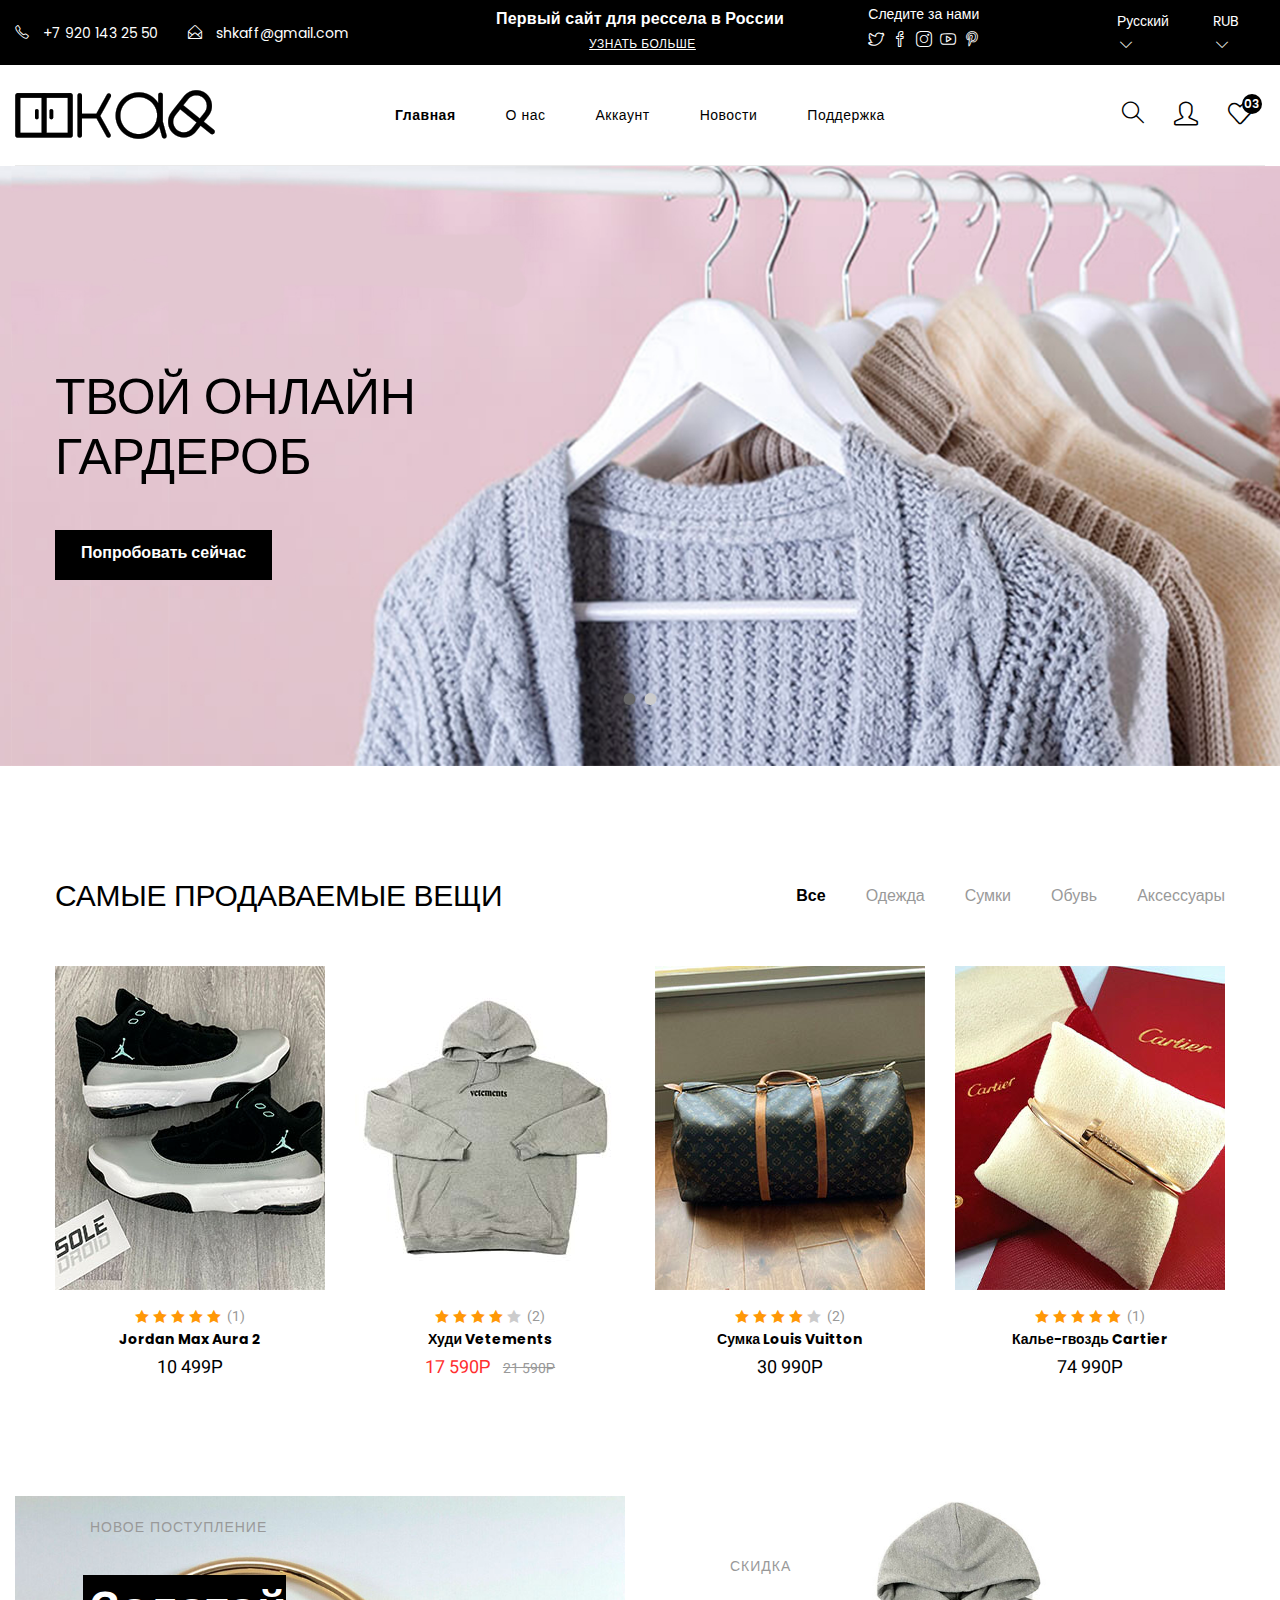
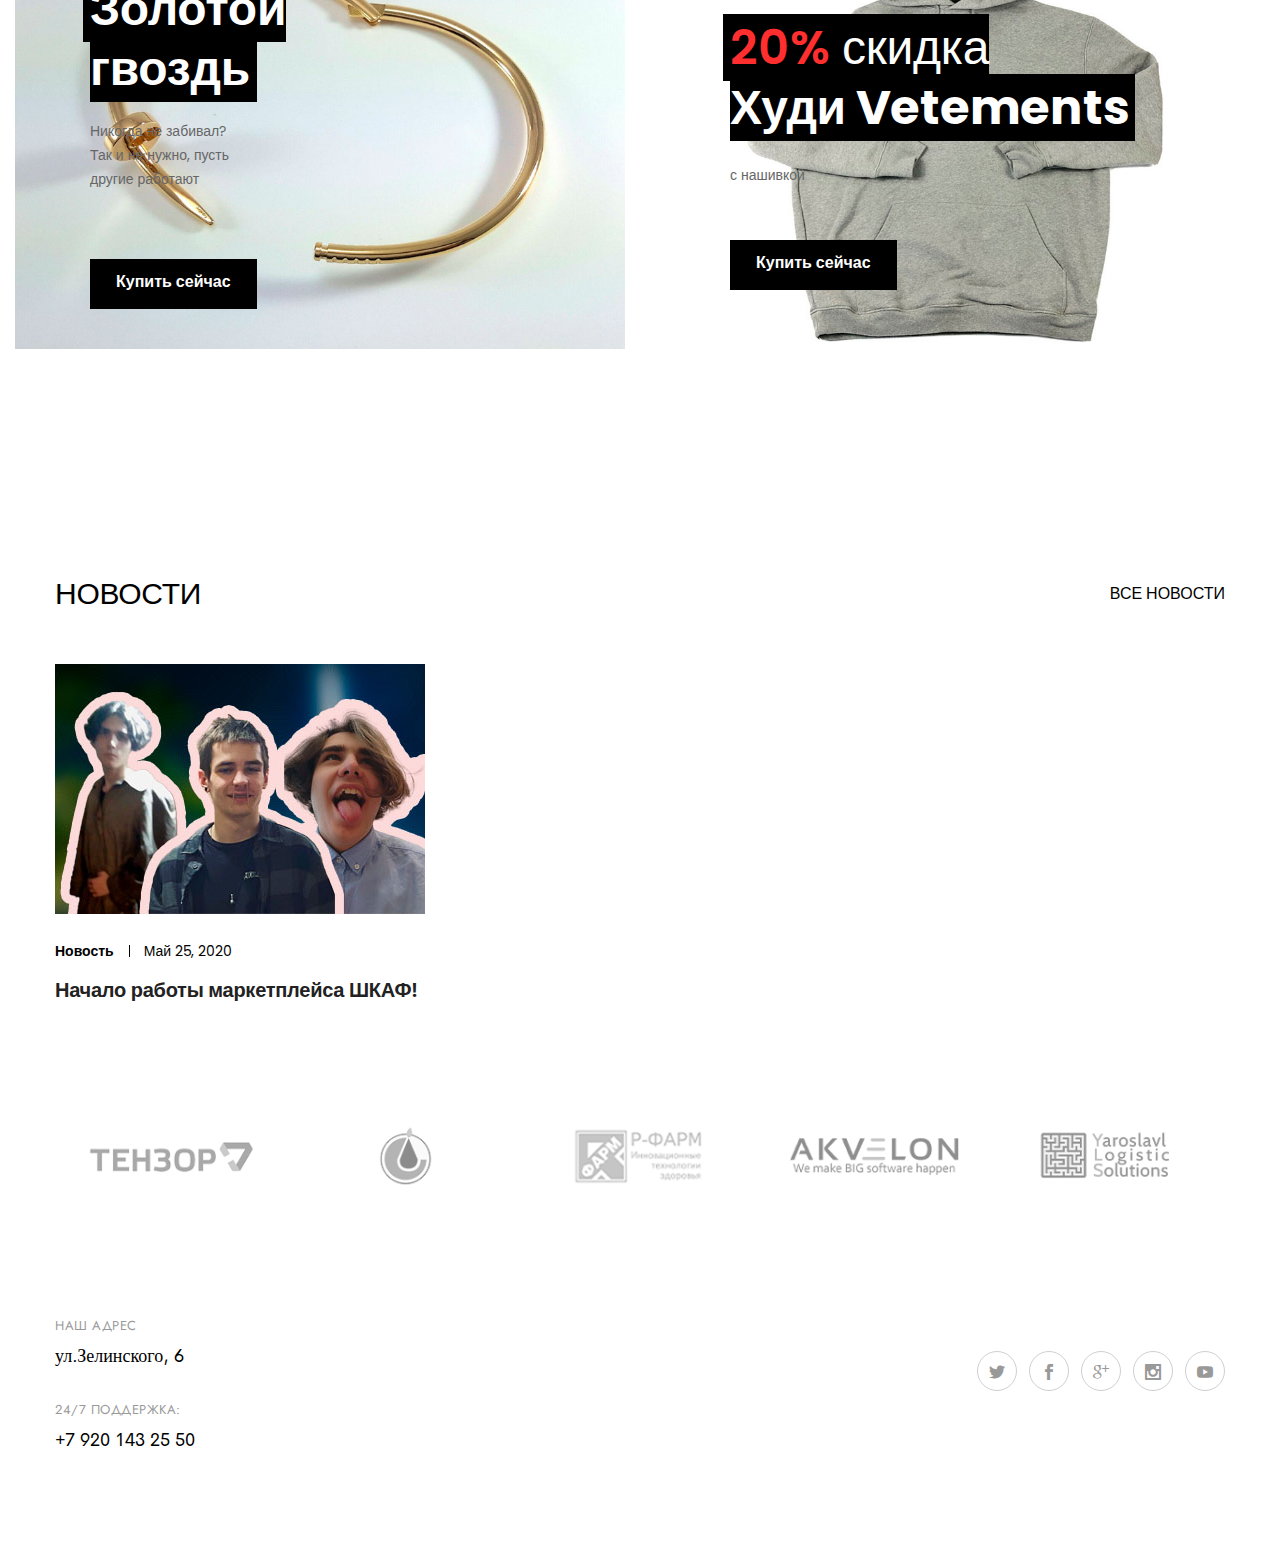
==== commit a5bf9550: "proj" ====
--- a/index.html
+++ b/index.html
@@ -870,10 +870,10 @@
                             </div>
                             <div class="banner-content-9">
                                 <span>новое поступление</span>
-                                <h2>Золотой<br>гвоздь</h2>
+                                <h2><b>Золотой<br>гвоздь</b></h2>
                                 <p>Никогда не забивал?<br>Так и не нужно, пусть другие работают</p>
                                 <div class="btn-style-1">
-                                    <a class="btn-1-padding-3 bg-white banner-btn-res" href="product-details4.html">Купить сейчас</a>
+                                    <a class="animated btn-1-padding-1" href="product-details4.html">Купить сейчас</a>
                                 </div>
                             </div>
                         </div>
@@ -885,10 +885,10 @@
                             </div>
                             <div class="banner-content-10">
                                 <span>скидка</span>
-                                <h2><span>20%</span> скидка <br>Худи Vetements</h2>
+                                <h2><span>20%</span> скидка <br><b>Худи Vetements</b></h2>
                                 <p>с нашивкой</p>
                                 <div class="btn-style-1">
-                                    <a class="btn-1-padding-3 bg-white banner-btn-res" href="product-details2.html">Купить сейчас</a>
+                                    <a class="animated btn-1-padding-1" href="product-details2.html">Купить сейчас</a>
                                 </div>
                             </div>
                         </div>
--- a/assets/css/vendor/signericafat.css
+++ b/assets/css/vendor/signericafat.css
@@ -0,0 +1,12 @@
+@font-face {
+    font-family: 'Signerica Fat';
+    src: url('../../fonts/SignericaFat.eot');
+    src: url('../../fonts/SignericaFat.eot?#iefix') format('embedded-opentype'),
+        url('../../fonts/SignericaFat.woff2') format('woff2'),
+        url('../../fonts/SignericaFat.woff') format('woff'),
+        url('../../fonts/SignericaFat.ttf') format('truetype');
+    font-weight: normal;
+    font-style: normal;
+    font-display: swap;
+}
+
--- a/assets/css/vendor/cerebrisans.css
+++ b/assets/css/vendor/cerebrisans.css
@@ -0,0 +1,12 @@
+@font-face {
+    font-family: 'Cerebri Sans';
+    src: url('../../fonts/CerebriSans-Regular.eot');
+    src: url('../../fonts/CerebriSans-Regular.eot?#iefix') format('embedded-opentype'),
+        url('../../fonts/CerebriSans-Regular.woff2') format('woff2'),
+        url('../../fonts/CerebriSans-Regular.woff') format('woff'),
+        url('../../fonts/CerebriSans-Regular.ttf') format('truetype');
+    font-weight: normal;
+    font-style: normal;
+    font-display: swap;
+}
+
--- a/assets/css/vendor/simple-line-icons.css
+++ b/assets/css/vendor/simple-line-icons.css
@@ -0,0 +1,778 @@
+@font-face {
+  font-family: 'simple-line-icons';
+  src: url('../../fonts/Simple-Line-Icons.eot?v=2.4.0');
+  src: url('../../fonts/Simple-Line-Icons.eot?v=2.4.0#iefix') format('embedded-opentype'), url('../../fonts/Simple-Line-Icons.woff2?v=2.4.0') format('woff2'), url('../../fonts/Simple-Line-Icons.ttf?v=2.4.0') format('truetype'), url('../../fonts/Simple-Line-Icons.woff?v=2.4.0') format('woff'), url('../../fonts/Simple-Line-Icons.svg?v=2.4.0#simple-line-icons') format('svg');
+  font-weight: normal;
+  font-style: normal;
+}
+/*
+ Use the following CSS code if you want to have a class per icon.
+ Instead of a list of all class selectors, you can use the generic [class*="icon-"] selector, but it's slower:
+*/
+.icon-user,
+.icon-people,
+.icon-user-female,
+.icon-user-follow,
+.icon-user-following,
+.icon-user-unfollow,
+.icon-login,
+.icon-logout,
+.icon-emotsmile,
+.icon-phone,
+.icon-call-end,
+.icon-call-in,
+.icon-call-out,
+.icon-map,
+.icon-location-pin,
+.icon-direction,
+.icon-directions,
+.icon-compass,
+.icon-layers,
+.icon-menu,
+.icon-list,
+.icon-options-vertical,
+.icon-options,
+.icon-arrow-down,
+.icon-arrow-left,
+.icon-arrow-right,
+.icon-arrow-up,
+.icon-arrow-up-circle,
+.icon-arrow-left-circle,
+.icon-arrow-right-circle,
+.icon-arrow-down-circle,
+.icon-check,
+.icon-clock,
+.icon-plus,
+.icon-minus,
+.icon-close,
+.icon-event,
+.icon-exclamation,
+.icon-organization,
+.icon-trophy,
+.icon-screen-smartphone,
+.icon-screen-desktop,
+.icon-plane,
+.icon-notebook,
+.icon-mustache,
+.icon-mouse,
+.icon-magnet,
+.icon-energy,
+.icon-disc,
+.icon-cursor,
+.icon-cursor-move,
+.icon-crop,
+.icon-chemistry,
+.icon-speedometer,
+.icon-shield,
+.icon-screen-tablet,
+.icon-magic-wand,
+.icon-hourglass,
+.icon-graduation,
+.icon-ghost,
+.icon-game-controller,
+.icon-fire,
+.icon-eyeglass,
+.icon-envelope-open,
+.icon-envelope-letter,
+.icon-bell,
+.icon-badge,
+.icon-anchor,
+.icon-wallet,
+.icon-vector,
+.icon-speech,
+.icon-puzzle,
+.icon-printer,
+.icon-present,
+.icon-playlist,
+.icon-pin,
+.icon-picture,
+.icon-handbag,
+.icon-globe-alt,
+.icon-globe,
+.icon-folder-alt,
+.icon-folder,
+.icon-film,
+.icon-feed,
+.icon-drop,
+.icon-drawer,
+.icon-docs,
+.icon-doc,
+.icon-diamond,
+.icon-cup,
+.icon-calculator,
+.icon-bubbles,
+.icon-briefcase,
+.icon-book-open,
+.icon-basket-loaded,
+.icon-basket,
+.icon-bag,
+.icon-action-undo,
+.icon-action-redo,
+.icon-wrench,
+.icon-umbrella,
+.icon-trash,
+.icon-tag,
+.icon-support,
+.icon-frame,
+.icon-size-fullscreen,
+.icon-size-actual,
+.icon-shuffle,
+.icon-share-alt,
+.icon-share,
+.icon-rocket,
+.icon-question,
+.icon-pie-chart,
+.icon-pencil,
+.icon-note,
+.icon-loop,
+.icon-home,
+.icon-grid,
+.icon-graph,
+.icon-microphone,
+.icon-music-tone-alt,
+.icon-music-tone,
+.icon-earphones-alt,
+.icon-earphones,
+.icon-equalizer,
+.icon-like,
+.icon-dislike,
+.icon-control-start,
+.icon-control-rewind,
+.icon-control-play,
+.icon-control-pause,
+.icon-control-forward,
+.icon-control-end,
+.icon-volume-1,
+.icon-volume-2,
+.icon-volume-off,
+.icon-calendar,
+.icon-bulb,
+.icon-chart,
+.icon-ban,
+.icon-bubble,
+.icon-camrecorder,
+.icon-camera,
+.icon-cloud-download,
+.icon-cloud-upload,
+.icon-envelope,
+.icon-eye,
+.icon-flag,
+.icon-heart,
+.icon-info,
+.icon-key,
+.icon-link,
+.icon-lock,
+.icon-lock-open,
+.icon-magnifier,
+.icon-magnifier-add,
+.icon-magnifier-remove,
+.icon-paper-clip,
+.icon-paper-plane,
+.icon-power,
+.icon-refresh,
+.icon-reload,
+.icon-settings,
+.icon-star,
+.icon-symbol-female,
+.icon-symbol-male,
+.icon-target,
+.icon-credit-card,
+.icon-paypal,
+.icon-social-tumblr,
+.icon-social-twitter,
+.icon-social-facebook,
+.icon-social-instagram,
+.icon-social-linkedin,
+.icon-social-pinterest,
+.icon-social-github,
+.icon-social-google,
+.icon-social-reddit,
+.icon-social-skype,
+.icon-social-dribbble,
+.icon-social-behance,
+.icon-social-foursqare,
+.icon-social-soundcloud,
+.icon-social-spotify,
+.icon-social-stumbleupon,
+.icon-social-youtube,
+.icon-social-dropbox,
+.icon-social-vkontakte,
+.icon-social-steam {
+  font-family: 'simple-line-icons';
+  speak: none;
+  font-style: normal;
+  font-weight: normal;
+  font-variant: normal;
+  text-transform: none;
+  line-height: 1;
+  /* Better Font Rendering =========== */
+  -webkit-font-smoothing: antialiased;
+  -moz-osx-font-smoothing: grayscale;
+}
+.icon-user:before {
+  content: "\e005";
+}
+.icon-people:before {
+  content: "\e001";
+}
+.icon-user-female:before {
+  content: "\e000";
+}
+.icon-user-follow:before {
+  content: "\e002";
+}
+.icon-user-following:before {
+  content: "\e003";
+}
+.icon-user-unfollow:before {
+  content: "\e004";
+}
+.icon-login:before {
+  content: "\e066";
+}
+.icon-logout:before {
+  content: "\e065";
+}
+.icon-emotsmile:before {
+  content: "\e021";
+}
+.icon-phone:before {
+  content: "\e600";
+}
+.icon-call-end:before {
+  content: "\e048";
+}
+.icon-call-in:before {
+  content: "\e047";
+}
+.icon-call-out:before {
+  content: "\e046";
+}
+.icon-map:before {
+  content: "\e033";
+}
+.icon-location-pin:before {
+  content: "\e096";
+}
+.icon-direction:before {
+  content: "\e042";
+}
+.icon-directions:before {
+  content: "\e041";
+}
+.icon-compass:before {
+  content: "\e045";
+}
+.icon-layers:before {
+  content: "\e034";
+}
+.icon-menu:before {
+  content: "\e601";
+}
+.icon-list:before {
+  content: "\e067";
+}
+.icon-options-vertical:before {
+  content: "\e602";
+}
+.icon-options:before {
+  content: "\e603";
+}
+.icon-arrow-down:before {
+  content: "\e604";
+}
+.icon-arrow-left:before {
+  content: "\e605";
+}
+.icon-arrow-right:before {
+  content: "\e606";
+}
+.icon-arrow-up:before {
+  content: "\e607";
+}
+.icon-arrow-up-circle:before {
+  content: "\e078";
+}
+.icon-arrow-left-circle:before {
+  content: "\e07a";
+}
+.icon-arrow-right-circle:before {
+  content: "\e079";
+}
+.icon-arrow-down-circle:before {
+  content: "\e07b";
+}
+.icon-check:before {
+  content: "\e080";
+}
+.icon-clock:before {
+  content: "\e081";
+}
+.icon-plus:before {
+  content: "\e095";
+}
+.icon-minus:before {
+  content: "\e615";
+}
+.icon-close:before {
+  content: "\e082";
+}
+.icon-event:before {
+  content: "\e619";
+}
+.icon-exclamation:before {
+  content: "\e617";
+}
+.icon-organization:before {
+  content: "\e616";
+}
+.icon-trophy:before {
+  content: "\e006";
+}
+.icon-screen-smartphone:before {
+  content: "\e010";
+}
+.icon-screen-desktop:before {
+  content: "\e011";
+}
+.icon-plane:before {
+  content: "\e012";
+}
+.icon-notebook:before {
+  content: "\e013";
+}
+.icon-mustache:before {
+  content: "\e014";
+}
+.icon-mouse:before {
+  content: "\e015";
+}
+.icon-magnet:before {
+  content: "\e016";
+}
+.icon-energy:before {
+  content: "\e020";
+}
+.icon-disc:before {
+  content: "\e022";
+}
+.icon-cursor:before {
+  content: "\e06e";
+}
+.icon-cursor-move:before {
+  content: "\e023";
+}
+.icon-crop:before {
+  content: "\e024";
+}
+.icon-chemistry:before {
+  content: "\e026";
+}
+.icon-speedometer:before {
+  content: "\e007";
+}
+.icon-shield:before {
+  content: "\e00e";
+}
+.icon-screen-tablet:before {
+  content: "\e00f";
+}
+.icon-magic-wand:before {
+  content: "\e017";
+}
+.icon-hourglass:before {
+  content: "\e018";
+}
+.icon-graduation:before {
+  content: "\e019";
+}
+.icon-ghost:before {
+  content: "\e01a";
+}
+.icon-game-controller:before {
+  content: "\e01b";
+}
+.icon-fire:before {
+  content: "\e01c";
+}
+.icon-eyeglass:before {
+  content: "\e01d";
+}
+.icon-envelope-open:before {
+  content: "\e01e";
+}
+.icon-envelope-letter:before {
+  content: "\e01f";
+}
+.icon-bell:before {
+  content: "\e027";
+}
+.icon-badge:before {
+  content: "\e028";
+}
+.icon-anchor:before {
+  content: "\e029";
+}
+.icon-wallet:before {
+  content: "\e02a";
+}
+.icon-vector:before {
+  content: "\e02b";
+}
+.icon-speech:before {
+  content: "\e02c";
+}
+.icon-puzzle:before {
+  content: "\e02d";
+}
+.icon-printer:before {
+  content: "\e02e";
+}
+.icon-present:before {
+  content: "\e02f";
+}
+.icon-playlist:before {
+  content: "\e030";
+}
+.icon-pin:before {
+  content: "\e031";
+}
+.icon-picture:before {
+  content: "\e032";
+}
+.icon-handbag:before {
+  content: "\e035";
+}
+.icon-globe-alt:before {
+  content: "\e036";
+}
+.icon-globe:before {
+  content: "\e037";
+}
+.icon-folder-alt:before {
+  content: "\e039";
+}
+.icon-folder:before {
+  content: "\e089";
+}
+.icon-film:before {
+  content: "\e03a";
+}
+.icon-feed:before {
+  content: "\e03b";
+}
+.icon-drop:before {
+  content: "\e03e";
+}
+.icon-drawer:before {
+  content: "\e03f";
+}
+.icon-docs:before {
+  content: "\e040";
+}
+.icon-doc:before {
+  content: "\e085";
+}
+.icon-diamond:before {
+  content: "\e043";
+}
+.icon-cup:before {
+  content: "\e044";
+}
+.icon-calculator:before {
+  content: "\e049";
+}
+.icon-bubbles:before {
+  content: "\e04a";
+}
+.icon-briefcase:before {
+  content: "\e04b";
+}
+.icon-book-open:before {
+  content: "\e04c";
+}
+.icon-basket-loaded:before {
+  content: "\e04d";
+}
+.icon-basket:before {
+  content: "\e04e";
+}
+.icon-bag:before {
+  content: "\e04f";
+}
+.icon-action-undo:before {
+  content: "\e050";
+}
+.icon-action-redo:before {
+  content: "\e051";
+}
+.icon-wrench:before {
+  content: "\e052";
+}
+.icon-umbrella:before {
+  content: "\e053";
+}
+.icon-trash:before {
+  content: "\e054";
+}
+.icon-tag:before {
+  content: "\e055";
+}
+.icon-support:before {
+  content: "\e056";
+}
+.icon-frame:before {
+  content: "\e038";
+}
+.icon-size-fullscreen:before {
+  content: "\e057";
+}
+.icon-size-actual:before {
+  content: "\e058";
+}
+.icon-shuffle:before {
+  content: "\e059";
+}
+.icon-share-alt:before {
+  content: "\e05a";
+}
+.icon-share:before {
+  content: "\e05b";
+}
+.icon-rocket:before {
+  content: "\e05c";
+}
+.icon-question:before {
+  content: "\e05d";
+}
+.icon-pie-chart:before {
+  content: "\e05e";
+}
+.icon-pencil:before {
+  content: "\e05f";
+}
+.icon-note:before {
+  content: "\e060";
+}
+.icon-loop:before {
+  content: "\e064";
+}
+.icon-home:before {
+  content: "\e069";
+}
+.icon-grid:before {
+  content: "\e06a";
+}
+.icon-graph:before {
+  content: "\e06b";
+}
+.icon-microphone:before {
+  content: "\e063";
+}
+.icon-music-tone-alt:before {
+  content: "\e061";
+}
+.icon-music-tone:before {
+  content: "\e062";
+}
+.icon-earphones-alt:before {
+  content: "\e03c";
+}
+.icon-earphones:before {
+  content: "\e03d";
+}
+.icon-equalizer:before {
+  content: "\e06c";
+}
+.icon-like:before {
+  content: "\e068";
+}
+.icon-dislike:before {
+  content: "\e06d";
+}
+.icon-control-start:before {
+  content: "\e06f";
+}
+.icon-control-rewind:before {
+  content: "\e070";
+}
+.icon-control-play:before {
+  content: "\e071";
+}
+.icon-control-pause:before {
+  content: "\e072";
+}
+.icon-control-forward:before {
+  content: "\e073";
+}
+.icon-control-end:before {
+  content: "\e074";
+}
+.icon-volume-1:before {
+  content: "\e09f";
+}
+.icon-volume-2:before {
+  content: "\e0a0";
+}
+.icon-volume-off:before {
+  content: "\e0a1";
+}
+.icon-calendar:before {
+  content: "\e075";
+}
+.icon-bulb:before {
+  content: "\e076";
+}
+.icon-chart:before {
+  content: "\e077";
+}
+.icon-ban:before {
+  content: "\e07c";
+}
+.icon-bubble:before {
+  content: "\e07d";
+}
+.icon-camrecorder:before {
+  content: "\e07e";
+}
+.icon-camera:before {
+  content: "\e07f";
+}
+.icon-cloud-download:before {
+  content: "\e083";
+}
+.icon-cloud-upload:before {
+  content: "\e084";
+}
+.icon-envelope:before {
+  content: "\e086";
+}
+.icon-eye:before {
+  content: "\e087";
+}
+.icon-flag:before {
+  content: "\e088";
+}
+.icon-heart:before {
+  content: "\e08a";
+}
+.icon-info:before {
+  content: "\e08b";
+}
+.icon-key:before {
+  content: "\e08c";
+}
+.icon-link:before {
+  content: "\e08d";
+}
+.icon-lock:before {
+  content: "\e08e";
+}
+.icon-lock-open:before {
+  content: "\e08f";
+}
+.icon-magnifier:before {
+  content: "\e090";
+}
+.icon-magnifier-add:before {
+  content: "\e091";
+}
+.icon-magnifier-remove:before {
+  content: "\e092";
+}
+.icon-paper-clip:before {
+  content: "\e093";
+}
+.icon-paper-plane:before {
+  content: "\e094";
+}
+.icon-power:before {
+  content: "\e097";
+}
+.icon-refresh:before {
+  content: "\e098";
+}
+.icon-reload:before {
+  content: "\e099";
+}
+.icon-settings:before {
+  content: "\e09a";
+}
+.icon-star:before {
+  content: "\e09b";
+}
+.icon-symbol-female:before {
+  content: "\e09c";
+}
+.icon-symbol-male:before {
+  content: "\e09d";
+}
+.icon-target:before {
+  content: "\e09e";
+}
+.icon-credit-card:before {
+  content: "\e025";
+}
+.icon-paypal:before {
+  content: "\e608";
+}
+.icon-social-tumblr:before {
+  content: "\e00a";
+}
+.icon-social-twitter:before {
+  content: "\e009";
+}
+.icon-social-facebook:before {
+  content: "\e00b";
+}
+.icon-social-instagram:before {
+  content: "\e609";
+}
+.icon-social-linkedin:before {
+  content: "\e60a";
+}
+.icon-social-pinterest:before {
+  content: "\e60b";
+}
+.icon-social-github:before {
+  content: "\e60c";
+}
+.icon-social-google:before {
+  content: "\e60d";
+}
+.icon-social-reddit:before {
+  content: "\e60e";
+}
+.icon-social-skype:before {
+  content: "\e60f";
+}
+.icon-social-dribbble:before {
+  content: "\e00d";
+}
+.icon-social-behance:before {
+  content: "\e610";
+}
+.icon-social-foursqare:before {
+  content: "\e611";
+}
+.icon-social-soundcloud:before {
+  content: "\e612";
+}
+.icon-social-spotify:before {
+  content: "\e613";
+}
+.icon-social-stumbleupon:before {
+  content: "\e614";
+}
+.icon-social-youtube:before {
+  content: "\e008";
+}
+.icon-social-dropbox:before {
+  content: "\e00c";
+}
+.icon-social-vkontakte:before {
+  content: "\e618";
+}
+.icon-social-steam:before {
+  content: "\e620";
+}
--- a/assets/css/vendor/elegant.css
+++ b/assets/css/vendor/elegant.css
@@ -0,0 +1,1159 @@
+@font-face {
+	font-family: 'ElegantIcons';
+	src:url('../../fonts/ElegantIcons.eot');
+	src:url('../../fonts/ElegantIcons.eot?#iefix') format('embedded-opentype'),
+		url('../../fonts/ElegantIcons.woff') format('woff'),
+		url('../../fonts/ElegantIcons.ttf') format('truetype'),
+		url('../../fonts/ElegantIcons.svg#ElegantIcons') format('svg');
+	font-weight: normal;
+	font-style: normal;
+}
+
+/* Use the following CSS code if you want to use data attributes for inserting your icons */
+[data-icon]:before {
+	font-family: 'ElegantIcons';
+	content: attr(data-icon);
+	speak: none;
+	font-weight: normal;
+	font-variant: normal;
+	text-transform: none;
+	line-height: 1;
+	-webkit-font-smoothing: antialiased;
+	-moz-osx-font-smoothing: grayscale;
+}
+
+/* Use the following CSS code if you want to have a class per icon */
+/*
+Instead of a list of all class selectors,
+you can use the generic selector below, but it's slower:
+[class*="your-class-prefix"] {
+*/
+.arrow_up, .arrow_down, .arrow_left, .arrow_right, .arrow_left-up, .arrow_right-up, .arrow_right-down, .arrow_left-down, .arrow-up-down, .arrow_up-down_alt, .arrow_left-right_alt, .arrow_left-right, .arrow_expand_alt2, .arrow_expand_alt, .arrow_condense, .arrow_expand, .arrow_move, .arrow_carrot-up, .arrow_carrot-down, .arrow_carrot-left, .arrow_carrot-right, .arrow_carrot-2up, .arrow_carrot-2down, .arrow_carrot-2left, .arrow_carrot-2right, .arrow_carrot-up_alt2, .arrow_carrot-down_alt2, .arrow_carrot-left_alt2, .arrow_carrot-right_alt2, .arrow_carrot-2up_alt2, .arrow_carrot-2down_alt2, .arrow_carrot-2left_alt2, .arrow_carrot-2right_alt2, .arrow_triangle-up, .arrow_triangle-down, .arrow_triangle-left, .arrow_triangle-right, .arrow_triangle-up_alt2, .arrow_triangle-down_alt2, .arrow_triangle-left_alt2, .arrow_triangle-right_alt2, .arrow_back, .icon_minus-06, .icon_plus, .icon_close, .icon_check, .icon_minus_alt2, .icon_plus_alt2, .icon_close_alt2, .icon_check_alt2, .icon_zoom-out_alt, .icon_zoom-in_alt, .icon_search, .icon_box-empty, .icon_box-selected, .icon_minus-box, .icon_plus-box, .icon_box-checked, .icon_circle-empty, .icon_circle-slelected, .icon_stop_alt2, .icon_stop, .icon_pause_alt2, .icon_pause, .icon_menu, .icon_menu-square_alt2, .icon_menu-circle_alt2, .icon_ul, .icon_ol, .icon_adjust-horiz, .icon_adjust-vert, .icon_document_alt, .icon_documents_alt, .icon_pencil, .icon_pencil-edit_alt, .icon_pencil-edit, .icon_folder-alt, .icon_folder-open_alt, .icon_folder-add_alt, .icon_info_alt, .icon_error-oct_alt, .icon_error-circle_alt, .icon_error-triangle_alt, .icon_question_alt2, .icon_question, .icon_comment_alt, .icon_chat_alt, .icon_vol-mute_alt, .icon_volume-low_alt, .icon_volume-high_alt, .icon_quotations, .icon_quotations_alt2, .icon_clock_alt, .icon_lock_alt, .icon_lock-open_alt, .icon_key_alt, .icon_cloud_alt, .icon_cloud-upload_alt, .icon_cloud-download_alt, .icon_image, .icon_images, .icon_lightbulb_alt, .icon_gift_alt, .icon_house_alt, .icon_genius, .icon_mobile, .icon_tablet, .icon_laptop, .icon_desktop, .icon_camera_alt, .icon_mail_alt, .icon_cone_alt, .icon_ribbon_alt, .icon_bag_alt, .icon_creditcard, .icon_cart_alt, .icon_paperclip, .icon_tag_alt, .icon_tags_alt, .icon_trash_alt, .icon_cursor_alt, .icon_mic_alt, .icon_compass_alt, .icon_pin_alt, .icon_pushpin_alt, .icon_map_alt, .icon_drawer_alt, .icon_toolbox_alt, .icon_book_alt, .icon_calendar, .icon_film, .icon_table, .icon_contacts_alt, .icon_headphones, .icon_lifesaver, .icon_piechart, .icon_refresh, .icon_link_alt, .icon_link, .icon_loading, .icon_blocked, .icon_archive_alt, .icon_heart_alt, .icon_star_alt, .icon_star-half_alt, .icon_star, .icon_star-half, .icon_tools, .icon_tool, .icon_cog, .icon_cogs, .arrow_up_alt, .arrow_down_alt, .arrow_left_alt, .arrow_right_alt, .arrow_left-up_alt, .arrow_right-up_alt, .arrow_right-down_alt, .arrow_left-down_alt, .arrow_condense_alt, .arrow_expand_alt3, .arrow_carrot_up_alt, .arrow_carrot-down_alt, .arrow_carrot-left_alt, .arrow_carrot-right_alt, .arrow_carrot-2up_alt, .arrow_carrot-2dwnn_alt, .arrow_carrot-2left_alt, .arrow_carrot-2right_alt, .arrow_triangle-up_alt, .arrow_triangle-down_alt, .arrow_triangle-left_alt, .arrow_triangle-right_alt, .icon_minus_alt, .icon_plus_alt, .icon_close_alt, .icon_check_alt, .icon_zoom-out, .icon_zoom-in, .icon_stop_alt, .icon_menu-square_alt, .icon_menu-circle_alt, .icon_document, .icon_documents, .icon_pencil_alt, .icon_folder, .icon_folder-open, .icon_folder-add, .icon_folder_upload, .icon_folder_download, .icon_info, .icon_error-circle, .icon_error-oct, .icon_error-triangle, .icon_question_alt, .icon_comment, .icon_chat, .icon_vol-mute, .icon_volume-low, .icon_volume-high, .icon_quotations_alt, .icon_clock, .icon_lock, .icon_lock-open, .icon_key, .icon_cloud, .icon_cloud-upload, .icon_cloud-download, .icon_lightbulb, .icon_gift, .icon_house, .icon_camera, .icon_mail, .icon_cone, .icon_ribbon, .icon_bag, .icon_cart, .icon_tag, .icon_tags, .icon_trash, .icon_cursor, .icon_mic, .icon_compass, .icon_pin, .icon_pushpin, .icon_map, .icon_drawer, .icon_toolbox, .icon_book, .icon_contacts, .icon_archive, .icon_heart, .icon_profile, .icon_group, .icon_grid-2x2, .icon_grid-3x3, .icon_music, .icon_pause_alt, .icon_phone, .icon_upload, .icon_download, .social_facebook, .social_twitter, .social_pinterest, .social_googleplus, .social_tumblr, .social_tumbleupon, .social_wordpress, .social_instagram, .social_dribbble, .social_vimeo, .social_linkedin, .social_rss, .social_deviantart, .social_share, .social_myspace, .social_skype, .social_youtube, .social_picassa, .social_googledrive, .social_flickr, .social_blogger, .social_spotify, .social_delicious, .social_facebook_circle, .social_twitter_circle, .social_pinterest_circle, .social_googleplus_circle, .social_tumblr_circle, .social_stumbleupon_circle, .social_wordpress_circle, .social_instagram_circle, .social_dribbble_circle, .social_vimeo_circle, .social_linkedin_circle, .social_rss_circle, .social_deviantart_circle, .social_share_circle, .social_myspace_circle, .social_skype_circle, .social_youtube_circle, .social_picassa_circle, .social_googledrive_alt2, .social_flickr_circle, .social_blogger_circle, .social_spotify_circle, .social_delicious_circle, .social_facebook_square, .social_twitter_square, .social_pinterest_square, .social_googleplus_square, .social_tumblr_square, .social_stumbleupon_square, .social_wordpress_square, .social_instagram_square, .social_dribbble_square, .social_vimeo_square, .social_linkedin_square, .social_rss_square, .social_deviantart_square, .social_share_square, .social_myspace_square, .social_skype_square, .social_youtube_square, .social_picassa_square, .social_googledrive_square, .social_flickr_square, .social_blogger_square, .social_spotify_square, .social_delicious_square, .icon_printer, .icon_calulator, .icon_building, .icon_floppy, .icon_drive, .icon_search-2, .icon_id, .icon_id-2, .icon_puzzle, .icon_like, .icon_dislike, .icon_mug, .icon_currency, .icon_wallet, .icon_pens, .icon_easel, .icon_flowchart, .icon_datareport, .icon_briefcase, .icon_shield, .icon_percent, .icon_globe, .icon_globe-2, .icon_target, .icon_hourglass, .icon_balance, .icon_rook, .icon_printer-alt, .icon_calculator_alt, .icon_building_alt, .icon_floppy_alt, .icon_drive_alt, .icon_search_alt, .icon_id_alt, .icon_id-2_alt, .icon_puzzle_alt, .icon_like_alt, .icon_dislike_alt, .icon_mug_alt, .icon_currency_alt, .icon_wallet_alt, .icon_pens_alt, .icon_easel_alt, .icon_flowchart_alt, .icon_datareport_alt, .icon_briefcase_alt, .icon_shield_alt, .icon_percent_alt, .icon_globe_alt, .icon_clipboard {
+	font-family: 'ElegantIcons';
+	speak: none;
+	font-style: normal;
+	font-weight: normal;
+	font-variant: normal;
+	text-transform: none;
+	line-height: 1;
+	-webkit-font-smoothing: antialiased;
+}
+.arrow_up:before {
+	content: "\21";
+}
+.arrow_down:before {
+	content: "\22";
+}
+.arrow_left:before {
+	content: "\23";
+}
+.arrow_right:before {
+	content: "\24";
+}
+.arrow_left-up:before {
+	content: "\25";
+}
+.arrow_right-up:before {
+	content: "\26";
+}
+.arrow_right-down:before {
+	content: "\27";
+}
+.arrow_left-down:before {
+	content: "\28";
+}
+.arrow-up-down:before {
+	content: "\29";
+}
+.arrow_up-down_alt:before {
+	content: "\2a";
+}
+.arrow_left-right_alt:before {
+	content: "\2b";
+}
+.arrow_left-right:before {
+	content: "\2c";
+}
+.arrow_expand_alt2:before {
+	content: "\2d";
+}
+.arrow_expand_alt:before {
+	content: "\2e";
+}
+.arrow_condense:before {
+	content: "\2f";
+}
+.arrow_expand:before {
+	content: "\30";
+}
+.arrow_move:before {
+	content: "\31";
+}
+.arrow_carrot-up:before {
+	content: "\32";
+}
+.arrow_carrot-down:before {
+	content: "\33";
+}
+.arrow_carrot-left:before {
+	content: "\34";
+}
+.arrow_carrot-right:before {
+	content: "\35";
+}
+.arrow_carrot-2up:before {
+	content: "\36";
+}
+.arrow_carrot-2down:before {
+	content: "\37";
+}
+.arrow_carrot-2left:before {
+	content: "\38";
+}
+.arrow_carrot-2right:before {
+	content: "\39";
+}
+.arrow_carrot-up_alt2:before {
+	content: "\3a";
+}
+.arrow_carrot-down_alt2:before {
+	content: "\3b";
+}
+.arrow_carrot-left_alt2:before {
+	content: "\3c";
+}
+.arrow_carrot-right_alt2:before {
+	content: "\3d";
+}
+.arrow_carrot-2up_alt2:before {
+	content: "\3e";
+}
+.arrow_carrot-2down_alt2:before {
+	content: "\3f";
+}
+.arrow_carrot-2left_alt2:before {
+	content: "\40";
+}
+.arrow_carrot-2right_alt2:before {
+	content: "\41";
+}
+.arrow_triangle-up:before {
+	content: "\42";
+}
+.arrow_triangle-down:before {
+	content: "\43";
+}
+.arrow_triangle-left:before {
+	content: "\44";
+}
+.arrow_triangle-right:before {
+	content: "\45";
+}
+.arrow_triangle-up_alt2:before {
+	content: "\46";
+}
+.arrow_triangle-down_alt2:before {
+	content: "\47";
+}
+.arrow_triangle-left_alt2:before {
+	content: "\48";
+}
+.arrow_triangle-right_alt2:before {
+	content: "\49";
+}
+.arrow_back:before {
+	content: "\4a";
+}
+.icon_minus-06:before {
+	content: "\4b";
+}
+.icon_plus:before {
+	content: "\4c";
+}
+.icon_close:before {
+	content: "\4d";
+}
+.icon_check:before {
+	content: "\4e";
+}
+.icon_minus_alt2:before {
+	content: "\4f";
+}
+.icon_plus_alt2:before {
+	content: "\50";
+}
+.icon_close_alt2:before {
+	content: "\51";
+}
+.icon_check_alt2:before {
+	content: "\52";
+}
+.icon_zoom-out_alt:before {
+	content: "\53";
+}
+.icon_zoom-in_alt:before {
+	content: "\54";
+}
+.icon_search:before {
+	content: "\55";
+}
+.icon_box-empty:before {
+	content: "\56";
+}
+.icon_box-selected:before {
+	content: "\57";
+}
+.icon_minus-box:before {
+	content: "\58";
+}
+.icon_plus-box:before {
+	content: "\59";
+}
+.icon_box-checked:before {
+	content: "\5a";
+}
+.icon_circle-empty:before {
+	content: "\5b";
+}
+.icon_circle-slelected:before {
+	content: "\5c";
+}
+.icon_stop_alt2:before {
+	content: "\5d";
+}
+.icon_stop:before {
+	content: "\5e";
+}
+.icon_pause_alt2:before {
+	content: "\5f";
+}
+.icon_pause:before {
+	content: "\60";
+}
+.icon_menu:before {
+	content: "\61";
+}
+.icon_menu-square_alt2:before {
+	content: "\62";
+}
+.icon_menu-circle_alt2:before {
+	content: "\63";
+}
+.icon_ul:before {
+	content: "\64";
+}
+.icon_ol:before {
+	content: "\65";
+}
+.icon_adjust-horiz:before {
+	content: "\66";
+}
+.icon_adjust-vert:before {
+	content: "\67";
+}
+.icon_document_alt:before {
+	content: "\68";
+}
+.icon_documents_alt:before {
+	content: "\69";
+}
+.icon_pencil:before {
+	content: "\6a";
+}
+.icon_pencil-edit_alt:before {
+	content: "\6b";
+}
+.icon_pencil-edit:before {
+	content: "\6c";
+}
+.icon_folder-alt:before {
+	content: "\6d";
+}
+.icon_folder-open_alt:before {
+	content: "\6e";
+}
+.icon_folder-add_alt:before {
+	content: "\6f";
+}
+.icon_info_alt:before {
+	content: "\70";
+}
+.icon_error-oct_alt:before {
+	content: "\71";
+}
+.icon_error-circle_alt:before {
+	content: "\72";
+}
+.icon_error-triangle_alt:before {
+	content: "\73";
+}
+.icon_question_alt2:before {
+	content: "\74";
+}
+.icon_question:before {
+	content: "\75";
+}
+.icon_comment_alt:before {
+	content: "\76";
+}
+.icon_chat_alt:before {
+	content: "\77";
+}
+.icon_vol-mute_alt:before {
+	content: "\78";
+}
+.icon_volume-low_alt:before {
+	content: "\79";
+}
+.icon_volume-high_alt:before {
+	content: "\7a";
+}
+.icon_quotations:before {
+	content: "\7b";
+}
+.icon_quotations_alt2:before {
+	content: "\7c";
+}
+.icon_clock_alt:before {
+	content: "\7d";
+}
+.icon_lock_alt:before {
+	content: "\7e";
+}
+.icon_lock-open_alt:before {
+	content: "\e000";
+}
+.icon_key_alt:before {
+	content: "\e001";
+}
+.icon_cloud_alt:before {
+	content: "\e002";
+}
+.icon_cloud-upload_alt:before {
+	content: "\e003";
+}
+.icon_cloud-download_alt:before {
+	content: "\e004";
+}
+.icon_image:before {
+	content: "\e005";
+}
+.icon_images:before {
+	content: "\e006";
+}
+.icon_lightbulb_alt:before {
+	content: "\e007";
+}
+.icon_gift_alt:before {
+	content: "\e008";
+}
+.icon_house_alt:before {
+	content: "\e009";
+}
+.icon_genius:before {
+	content: "\e00a";
+}
+.icon_mobile:before {
+	content: "\e00b";
+}
+.icon_tablet:before {
+	content: "\e00c";
+}
+.icon_laptop:before {
+	content: "\e00d";
+}
+.icon_desktop:before {
+	content: "\e00e";
+}
+.icon_camera_alt:before {
+	content: "\e00f";
+}
+.icon_mail_alt:before {
+	content: "\e010";
+}
+.icon_cone_alt:before {
+	content: "\e011";
+}
+.icon_ribbon_alt:before {
+	content: "\e012";
+}
+.icon_bag_alt:before {
+	content: "\e013";
+}
+.icon_creditcard:before {
+	content: "\e014";
+}
+.icon_cart_alt:before {
+	content: "\e015";
+}
+.icon_paperclip:before {
+	content: "\e016";
+}
+.icon_tag_alt:before {
+	content: "\e017";
+}
+.icon_tags_alt:before {
+	content: "\e018";
+}
+.icon_trash_alt:before {
+	content: "\e019";
+}
+.icon_cursor_alt:before {
+	content: "\e01a";
+}
+.icon_mic_alt:before {
+	content: "\e01b";
+}
+.icon_compass_alt:before {
+	content: "\e01c";
+}
+.icon_pin_alt:before {
+	content: "\e01d";
+}
+.icon_pushpin_alt:before {
+	content: "\e01e";
+}
+.icon_map_alt:before {
+	content: "\e01f";
+}
+.icon_drawer_alt:before {
+	content: "\e020";
+}
+.icon_toolbox_alt:before {
+	content: "\e021";
+}
+.icon_book_alt:before {
+	content: "\e022";
+}
+.icon_calendar:before {
+	content: "\e023";
+}
+.icon_film:before {
+	content: "\e024";
+}
+.icon_table:before {
+	content: "\e025";
+}
+.icon_contacts_alt:before {
+	content: "\e026";
+}
+.icon_headphones:before {
+	content: "\e027";
+}
+.icon_lifesaver:before {
+	content: "\e028";
+}
+.icon_piechart:before {
+	content: "\e029";
+}
+.icon_refresh:before {
+	content: "\e02a";
+}
+.icon_link_alt:before {
+	content: "\e02b";
+}
+.icon_link:before {
+	content: "\e02c";
+}
+.icon_loading:before {
+	content: "\e02d";
+}
+.icon_blocked:before {
+	content: "\e02e";
+}
+.icon_archive_alt:before {
+	content: "\e02f";
+}
+.icon_heart_alt:before {
+	content: "\e030";
+}
+.icon_star_alt:before {
+	content: "\e031";
+}
+.icon_star-half_alt:before {
+	content: "\e032";
+}
+.icon_star:before {
+	content: "\e033";
+}
+.icon_star-half:before {
+	content: "\e034";
+}
+.icon_tools:before {
+	content: "\e035";
+}
+.icon_tool:before {
+	content: "\e036";
+}
+.icon_cog:before {
+	content: "\e037";
+}
+.icon_cogs:before {
+	content: "\e038";
+}
+.arrow_up_alt:before {
+	content: "\e039";
+}
+.arrow_down_alt:before {
+	content: "\e03a";
+}
+.arrow_left_alt:before {
+	content: "\e03b";
+}
+.arrow_right_alt:before {
+	content: "\e03c";
+}
+.arrow_left-up_alt:before {
+	content: "\e03d";
+}
+.arrow_right-up_alt:before {
+	content: "\e03e";
+}
+.arrow_right-down_alt:before {
+	content: "\e03f";
+}
+.arrow_left-down_alt:before {
+	content: "\e040";
+}
+.arrow_condense_alt:before {
+	content: "\e041";
+}
+.arrow_expand_alt3:before {
+	content: "\e042";
+}
+.arrow_carrot_up_alt:before {
+	content: "\e043";
+}
+.arrow_carrot-down_alt:before {
+	content: "\e044";
+}
+.arrow_carrot-left_alt:before {
+	content: "\e045";
+}
+.arrow_carrot-right_alt:before {
+	content: "\e046";
+}
+.arrow_carrot-2up_alt:before {
+	content: "\e047";
+}
+.arrow_carrot-2dwnn_alt:before {
+	content: "\e048";
+}
+.arrow_carrot-2left_alt:before {
+	content: "\e049";
+}
+.arrow_carrot-2right_alt:before {
+	content: "\e04a";
+}
+.arrow_triangle-up_alt:before {
+	content: "\e04b";
+}
+.arrow_triangle-down_alt:before {
+	content: "\e04c";
+}
+.arrow_triangle-left_alt:before {
+	content: "\e04d";
+}
+.arrow_triangle-right_alt:before {
+	content: "\e04e";
+}
+.icon_minus_alt:before {
+	content: "\e04f";
+}
+.icon_plus_alt:before {
+	content: "\e050";
+}
+.icon_close_alt:before {
+	content: "\e051";
+}
+.icon_check_alt:before {
+	content: "\e052";
+}
+.icon_zoom-out:before {
+	content: "\e053";
+}
+.icon_zoom-in:before {
+	content: "\e054";
+}
+.icon_stop_alt:before {
+	content: "\e055";
+}
+.icon_menu-square_alt:before {
+	content: "\e056";
+}
+.icon_menu-circle_alt:before {
+	content: "\e057";
+}
+.icon_document:before {
+	content: "\e058";
+}
+.icon_documents:before {
+	content: "\e059";
+}
+.icon_pencil_alt:before {
+	content: "\e05a";
+}
+.icon_folder:before {
+	content: "\e05b";
+}
+.icon_folder-open:before {
+	content: "\e05c";
+}
+.icon_folder-add:before {
+	content: "\e05d";
+}
+.icon_folder_upload:before {
+	content: "\e05e";
+}
+.icon_folder_download:before {
+	content: "\e05f";
+}
+.icon_info:before {
+	content: "\e060";
+}
+.icon_error-circle:before {
+	content: "\e061";
+}
+.icon_error-oct:before {
+	content: "\e062";
+}
+.icon_error-triangle:before {
+	content: "\e063";
+}
+.icon_question_alt:before {
+	content: "\e064";
+}
+.icon_comment:before {
+	content: "\e065";
+}
+.icon_chat:before {
+	content: "\e066";
+}
+.icon_vol-mute:before {
+	content: "\e067";
+}
+.icon_volume-low:before {
+	content: "\e068";
+}
+.icon_volume-high:before {
+	content: "\e069";
+}
+.icon_quotations_alt:before {
+	content: "\e06a";
+}
+.icon_clock:before {
+	content: "\e06b";
+}
+.icon_lock:before {
+	content: "\e06c";
+}
+.icon_lock-open:before {
+	content: "\e06d";
+}
+.icon_key:before {
+	content: "\e06e";
+}
+.icon_cloud:before {
+	content: "\e06f";
+}
+.icon_cloud-upload:before {
+	content: "\e070";
+}
+.icon_cloud-download:before {
+	content: "\e071";
+}
+.icon_lightbulb:before {
+	content: "\e072";
+}
+.icon_gift:before {
+	content: "\e073";
+}
+.icon_house:before {
+	content: "\e074";
+}
+.icon_camera:before {
+	content: "\e075";
+}
+.icon_mail:before {
+	content: "\e076";
+}
+.icon_cone:before {
+	content: "\e077";
+}
+.icon_ribbon:before {
+	content: "\e078";
+}
+.icon_bag:before {
+	content: "\e079";
+}
+.icon_cart:before {
+	content: "\e07a";
+}
+.icon_tag:before {
+	content: "\e07b";
+}
+.icon_tags:before {
+	content: "\e07c";
+}
+.icon_trash:before {
+	content: "\e07d";
+}
+.icon_cursor:before {
+	content: "\e07e";
+}
+.icon_mic:before {
+	content: "\e07f";
+}
+.icon_compass:before {
+	content: "\e080";
+}
+.icon_pin:before {
+	content: "\e081";
+}
+.icon_pushpin:before {
+	content: "\e082";
+}
+.icon_map:before {
+	content: "\e083";
+}
+.icon_drawer:before {
+	content: "\e084";
+}
+.icon_toolbox:before {
+	content: "\e085";
+}
+.icon_book:before {
+	content: "\e086";
+}
+.icon_contacts:before {
+	content: "\e087";
+}
+.icon_archive:before {
+	content: "\e088";
+}
+.icon_heart:before {
+	content: "\e089";
+}
+.icon_profile:before {
+	content: "\e08a";
+}
+.icon_group:before {
+	content: "\e08b";
+}
+.icon_grid-2x2:before {
+	content: "\e08c";
+}
+.icon_grid-3x3:before {
+	content: "\e08d";
+}
+.icon_music:before {
+	content: "\e08e";
+}
+.icon_pause_alt:before {
+	content: "\e08f";
+}
+.icon_phone:before {
+	content: "\e090";
+}
+.icon_upload:before {
+	content: "\e091";
+}
+.icon_download:before {
+	content: "\e092";
+}
+.social_facebook:before {
+	content: "\e093";
+}
+.social_twitter:before {
+	content: "\e094";
+}
+.social_pinterest:before {
+	content: "\e095";
+}
+.social_googleplus:before {
+	content: "\e096";
+}
+.social_tumblr:before {
+	content: "\e097";
+}
+.social_tumbleupon:before {
+	content: "\e098";
+}
+.social_wordpress:before {
+	content: "\e099";
+}
+.social_instagram:before {
+	content: "\e09a";
+}
+.social_dribbble:before {
+	content: "\e09b";
+}
+.social_vimeo:before {
+	content: "\e09c";
+}
+.social_linkedin:before {
+	content: "\e09d";
+}
+.social_rss:before {
+	content: "\e09e";
+}
+.social_deviantart:before {
+	content: "\e09f";
+}
+.social_share:before {
+	content: "\e0a0";
+}
+.social_myspace:before {
+	content: "\e0a1";
+}
+.social_skype:before {
+	content: "\e0a2";
+}
+.social_youtube:before {
+	content: "\e0a3";
+}
+.social_picassa:before {
+	content: "\e0a4";
+}
+.social_googledrive:before {
+	content: "\e0a5";
+}
+.social_flickr:before {
+	content: "\e0a6";
+}
+.social_blogger:before {
+	content: "\e0a7";
+}
+.social_spotify:before {
+	content: "\e0a8";
+}
+.social_delicious:before {
+	content: "\e0a9";
+}
+.social_facebook_circle:before {
+	content: "\e0aa";
+}
+.social_twitter_circle:before {
+	content: "\e0ab";
+}
+.social_pinterest_circle:before {
+	content: "\e0ac";
+}
+.social_googleplus_circle:before {
+	content: "\e0ad";
+}
+.social_tumblr_circle:before {
+	content: "\e0ae";
+}
+.social_stumbleupon_circle:before {
+	content: "\e0af";
+}
+.social_wordpress_circle:before {
+	content: "\e0b0";
+}
+.social_instagram_circle:before {
+	content: "\e0b1";
+}
+.social_dribbble_circle:before {
+	content: "\e0b2";
+}
+.social_vimeo_circle:before {
+	content: "\e0b3";
+}
+.social_linkedin_circle:before {
+	content: "\e0b4";
+}
+.social_rss_circle:before {
+	content: "\e0b5";
+}
+.social_deviantart_circle:before {
+	content: "\e0b6";
+}
+.social_share_circle:before {
+	content: "\e0b7";
+}
+.social_myspace_circle:before {
+	content: "\e0b8";
+}
+.social_skype_circle:before {
+	content: "\e0b9";
+}
+.social_youtube_circle:before {
+	content: "\e0ba";
+}
+.social_picassa_circle:before {
+	content: "\e0bb";
+}
+.social_googledrive_alt2:before {
+	content: "\e0bc";
+}
+.social_flickr_circle:before {
+	content: "\e0bd";
+}
+.social_blogger_circle:before {
+	content: "\e0be";
+}
+.social_spotify_circle:before {
+	content: "\e0bf";
+}
+.social_delicious_circle:before {
+	content: "\e0c0";
+}
+.social_facebook_square:before {
+	content: "\e0c1";
+}
+.social_twitter_square:before {
+	content: "\e0c2";
+}
+.social_pinterest_square:before {
+	content: "\e0c3";
+}
+.social_googleplus_square:before {
+	content: "\e0c4";
+}
+.social_tumblr_square:before {
+	content: "\e0c5";
+}
+.social_stumbleupon_square:before {
+	content: "\e0c6";
+}
+.social_wordpress_square:before {
+	content: "\e0c7";
+}
+.social_instagram_square:before {
+	content: "\e0c8";
+}
+.social_dribbble_square:before {
+	content: "\e0c9";
+}
+.social_vimeo_square:before {
+	content: "\e0ca";
+}
+.social_linkedin_square:before {
+	content: "\e0cb";
+}
+.social_rss_square:before {
+	content: "\e0cc";
+}
+.social_deviantart_square:before {
+	content: "\e0cd";
+}
+.social_share_square:before {
+	content: "\e0ce";
+}
+.social_myspace_square:before {
+	content: "\e0cf";
+}
+.social_skype_square:before {
+	content: "\e0d0";
+}
+.social_youtube_square:before {
+	content: "\e0d1";
+}
+.social_picassa_square:before {
+	content: "\e0d2";
+}
+.social_googledrive_square:before {
+	content: "\e0d3";
+}
+.social_flickr_square:before {
+	content: "\e0d4";
+}
+.social_blogger_square:before {
+	content: "\e0d5";
+}
+.social_spotify_square:before {
+	content: "\e0d6";
+}
+.social_delicious_square:before {
+	content: "\e0d7";
+}
+.icon_printer:before {
+	content: "\e103";
+}
+.icon_calulator:before {
+	content: "\e0ee";
+}
+.icon_building:before {
+	content: "\e0ef";
+}
+.icon_floppy:before {
+	content: "\e0e8";
+}
+.icon_drive:before {
+	content: "\e0ea";
+}
+.icon_search-2:before {
+	content: "\e101";
+}
+.icon_id:before {
+	content: "\e107";
+}
+.icon_id-2:before {
+	content: "\e108";
+}
+.icon_puzzle:before {
+	content: "\e102";
+}
+.icon_like:before {
+	content: "\e106";
+}
+.icon_dislike:before {
+	content: "\e0eb";
+}
+.icon_mug:before {
+	content: "\e105";
+}
+.icon_currency:before {
+	content: "\e0ed";
+}
+.icon_wallet:before {
+	content: "\e100";
+}
+.icon_pens:before {
+	content: "\e104";
+}
+.icon_easel:before {
+	content: "\e0e9";
+}
+.icon_flowchart:before {
+	content: "\e109";
+}
+.icon_datareport:before {
+	content: "\e0ec";
+}
+.icon_briefcase:before {
+	content: "\e0fe";
+}
+.icon_shield:before {
+	content: "\e0f6";
+}
+.icon_percent:before {
+	content: "\e0fb";
+}
+.icon_globe:before {
+	content: "\e0e2";
+}
+.icon_globe-2:before {
+	content: "\e0e3";
+}
+.icon_target:before {
+	content: "\e0f5";
+}
+.icon_hourglass:before {
+	content: "\e0e1";
+}
+.icon_balance:before {
+	content: "\e0ff";
+}
+.icon_rook:before {
+	content: "\e0f8";
+}
+.icon_printer-alt:before {
+	content: "\e0fa";
+}
+.icon_calculator_alt:before {
+	content: "\e0e7";
+}
+.icon_building_alt:before {
+	content: "\e0fd";
+}
+.icon_floppy_alt:before {
+	content: "\e0e4";
+}
+.icon_drive_alt:before {
+	content: "\e0e5";
+}
+.icon_search_alt:before {
+	content: "\e0f7";
+}
+.icon_id_alt:before {
+	content: "\e0e0";
+}
+.icon_id-2_alt:before {
+	content: "\e0fc";
+}
+.icon_puzzle_alt:before {
+	content: "\e0f9";
+}
+.icon_like_alt:before {
+	content: "\e0dd";
+}
+.icon_dislike_alt:before {
+	content: "\e0f1";
+}
+.icon_mug_alt:before {
+	content: "\e0dc";
+}
+.icon_currency_alt:before {
+	content: "\e0f3";
+}
+.icon_wallet_alt:before {
+	content: "\e0d8";
+}
+.icon_pens_alt:before {
+	content: "\e0db";
+}
+.icon_easel_alt:before {
+	content: "\e0f0";
+}
+.icon_flowchart_alt:before {
+	content: "\e0df";
+}
+.icon_datareport_alt:before {
+	content: "\e0f2";
+}
+.icon_briefcase_alt:before {
+	content: "\e0f4";
+}
+.icon_shield_alt:before {
+	content: "\e0d9";
+}
+.icon_percent_alt:before {
+	content: "\e0da";
+}
+.icon_globe_alt:before {
+	content: "\e0de";
+}
+.icon_clipboard:before {
+	content: "\e0e6";
+}
+
+
+	.glyph {
+		float: left;
+		text-align: center;
+		padding: .75em;
+		margin: .4em 1.5em .75em 0;
+		width: 6em;
+text-shadow: none;
+	}
+        .glyph_big {
+        font-size: 128px;
+        color: #59c5dc;
+        float: left;
+        margin-right: 20px;
+        }
+
+        .glyph div { padding-bottom: 10px;}
+
+	.glyph input {
+		font-family: consolas, monospace;
+		font-size: 12px;
+		width: 100%;
+		text-align: center;
+		border: 0;
+		box-shadow: 0 0 0 1px #ccc;
+		padding: .2em;
+                -moz-border-radius: 5px;
+                -webkit-border-radius: 5px;
+	}
+	.centered {
+		margin-left: auto;
+		margin-right: auto;
+	}
+	.glyph .fs1 {
+		font-size: 2em;
+	}
+
+	
--- a/assets/css/vendor/linear-icon.css
+++ b/assets/css/vendor/linear-icon.css
@@ -0,0 +1,536 @@
+@font-face {
+	font-family: 'Linearicons-Free';
+	src:url('../../fonts/Linearicons-Free.eot?w118d');
+	src:url('../../fonts/Linearicons-Free.eot?#iefixw118d') format('embedded-opentype'),
+		url('../../fonts/Linearicons-Free.woff2?w118d') format('woff2'),
+		url('../../fonts/Linearicons-Free.woff?w118d') format('woff'),
+		url('../../fonts/Linearicons-Free.ttf?w118d') format('truetype'),
+		url('../../fonts/Linearicons-Free.svg?w118d#Linearicons-Free') format('svg');
+	font-weight: normal;
+	font-style: normal;
+}
+
+.lnr {
+	font-family: 'Linearicons-Free';
+	speak: none;
+	font-style: normal;
+	font-weight: normal;
+	font-variant: normal;
+	text-transform: none;
+	line-height: 1;
+
+	/* Better Font Rendering =========== */
+	-webkit-font-smoothing: antialiased;
+	-moz-osx-font-smoothing: grayscale;
+}
+
+.lnr-home:before {
+	content: "\e800";
+}
+.lnr-apartment:before {
+	content: "\e801";
+}
+.lnr-pencil:before {
+	content: "\e802";
+}
+.lnr-magic-wand:before {
+	content: "\e803";
+}
+.lnr-drop:before {
+	content: "\e804";
+}
+.lnr-lighter:before {
+	content: "\e805";
+}
+.lnr-poop:before {
+	content: "\e806";
+}
+.lnr-sun:before {
+	content: "\e807";
+}
+.lnr-moon:before {
+	content: "\e808";
+}
+.lnr-cloud:before {
+	content: "\e809";
+}
+.lnr-cloud-upload:before {
+	content: "\e80a";
+}
+.lnr-cloud-download:before {
+	content: "\e80b";
+}
+.lnr-cloud-sync:before {
+	content: "\e80c";
+}
+.lnr-cloud-check:before {
+	content: "\e80d";
+}
+.lnr-database:before {
+	content: "\e80e";
+}
+.lnr-lock:before {
+	content: "\e80f";
+}
+.lnr-cog:before {
+	content: "\e810";
+}
+.lnr-trash:before {
+	content: "\e811";
+}
+.lnr-dice:before {
+	content: "\e812";
+}
+.lnr-heart:before {
+	content: "\e813";
+}
+.lnr-star:before {
+	content: "\e814";
+}
+.lnr-star-half:before {
+	content: "\e815";
+}
+.lnr-star-empty:before {
+	content: "\e816";
+}
+.lnr-flag:before {
+	content: "\e817";
+}
+.lnr-envelope:before {
+	content: "\e818";
+}
+.lnr-paperclip:before {
+	content: "\e819";
+}
+.lnr-inbox:before {
+	content: "\e81a";
+}
+.lnr-eye:before {
+	content: "\e81b";
+}
+.lnr-printer:before {
+	content: "\e81c";
+}
+.lnr-file-empty:before {
+	content: "\e81d";
+}
+.lnr-file-add:before {
+	content: "\e81e";
+}
+.lnr-enter:before {
+	content: "\e81f";
+}
+.lnr-exit:before {
+	content: "\e820";
+}
+.lnr-graduation-hat:before {
+	content: "\e821";
+}
+.lnr-license:before {
+	content: "\e822";
+}
+.lnr-music-note:before {
+	content: "\e823";
+}
+.lnr-film-play:before {
+	content: "\e824";
+}
+.lnr-camera-video:before {
+	content: "\e825";
+}
+.lnr-camera:before {
+	content: "\e826";
+}
+.lnr-picture:before {
+	content: "\e827";
+}
+.lnr-book:before {
+	content: "\e828";
+}
+.lnr-bookmark:before {
+	content: "\e829";
+}
+.lnr-user:before {
+	content: "\e82a";
+}
+.lnr-users:before {
+	content: "\e82b";
+}
+.lnr-shirt:before {
+	content: "\e82c";
+}
+.lnr-store:before {
+	content: "\e82d";
+}
+.lnr-cart:before {
+	content: "\e82e";
+}
+.lnr-tag:before {
+	content: "\e82f";
+}
+.lnr-phone-handset:before {
+	content: "\e830";
+}
+.lnr-phone:before {
+	content: "\e831";
+}
+.lnr-pushpin:before {
+	content: "\e832";
+}
+.lnr-map-marker:before {
+	content: "\e833";
+}
+.lnr-map:before {
+	content: "\e834";
+}
+.lnr-location:before {
+	content: "\e835";
+}
+.lnr-calendar-full:before {
+	content: "\e836";
+}
+.lnr-keyboard:before {
+	content: "\e837";
+}
+.lnr-spell-check:before {
+	content: "\e838";
+}
+.lnr-screen:before {
+	content: "\e839";
+}
+.lnr-smartphone:before {
+	content: "\e83a";
+}
+.lnr-tablet:before {
+	content: "\e83b";
+}
+.lnr-laptop:before {
+	content: "\e83c";
+}
+.lnr-laptop-phone:before {
+	content: "\e83d";
+}
+.lnr-power-switch:before {
+	content: "\e83e";
+}
+.lnr-bubble:before {
+	content: "\e83f";
+}
+.lnr-heart-pulse:before {
+	content: "\e840";
+}
+.lnr-construction:before {
+	content: "\e841";
+}
+.lnr-pie-chart:before {
+	content: "\e842";
+}
+.lnr-chart-bars:before {
+	content: "\e843";
+}
+.lnr-gift:before {
+	content: "\e844";
+}
+.lnr-diamond:before {
+	content: "\e845";
+}
+.lnr-linearicons:before {
+	content: "\e846";
+}
+.lnr-dinner:before {
+	content: "\e847";
+}
+.lnr-coffee-cup:before {
+	content: "\e848";
+}
+.lnr-leaf:before {
+	content: "\e849";
+}
+.lnr-paw:before {
+	content: "\e84a";
+}
+.lnr-rocket:before {
+	content: "\e84b";
+}
+.lnr-briefcase:before {
+	content: "\e84c";
+}
+.lnr-bus:before {
+	content: "\e84d";
+}
+.lnr-car:before {
+	content: "\e84e";
+}
+.lnr-train:before {
+	content: "\e84f";
+}
+.lnr-bicycle:before {
+	content: "\e850";
+}
+.lnr-wheelchair:before {
+	content: "\e851";
+}
+.lnr-select:before {
+	content: "\e852";
+}
+.lnr-earth:before {
+	content: "\e853";
+}
+.lnr-smile:before {
+	content: "\e854";
+}
+.lnr-sad:before {
+	content: "\e855";
+}
+.lnr-neutral:before {
+	content: "\e856";
+}
+.lnr-mustache:before {
+	content: "\e857";
+}
+.lnr-alarm:before {
+	content: "\e858";
+}
+.lnr-bullhorn:before {
+	content: "\e859";
+}
+.lnr-volume-high:before {
+	content: "\e85a";
+}
+.lnr-volume-medium:before {
+	content: "\e85b";
+}
+.lnr-volume-low:before {
+	content: "\e85c";
+}
+.lnr-volume:before {
+	content: "\e85d";
+}
+.lnr-mic:before {
+	content: "\e85e";
+}
+.lnr-hourglass:before {
+	content: "\e85f";
+}
+.lnr-undo:before {
+	content: "\e860";
+}
+.lnr-redo:before {
+	content: "\e861";
+}
+.lnr-sync:before {
+	content: "\e862";
+}
+.lnr-history:before {
+	content: "\e863";
+}
+.lnr-clock:before {
+	content: "\e864";
+}
+.lnr-download:before {
+	content: "\e865";
+}
+.lnr-upload:before {
+	content: "\e866";
+}
+.lnr-enter-down:before {
+	content: "\e867";
+}
+.lnr-exit-up:before {
+	content: "\e868";
+}
+.lnr-bug:before {
+	content: "\e869";
+}
+.lnr-code:before {
+	content: "\e86a";
+}
+.lnr-link:before {
+	content: "\e86b";
+}
+.lnr-unlink:before {
+	content: "\e86c";
+}
+.lnr-thumbs-up:before {
+	content: "\e86d";
+}
+.lnr-thumbs-down:before {
+	content: "\e86e";
+}
+.lnr-magnifier:before {
+	content: "\e86f";
+}
+.lnr-cross:before {
+	content: "\e870";
+}
+.lnr-menu:before {
+	content: "\e871";
+}
+.lnr-list:before {
+	content: "\e872";
+}
+.lnr-chevron-up:before {
+	content: "\e873";
+}
+.lnr-chevron-down:before {
+	content: "\e874";
+}
+.lnr-chevron-left:before {
+	content: "\e875";
+}
+.lnr-chevron-right:before {
+	content: "\e876";
+}
+.lnr-arrow-up:before {
+	content: "\e877";
+}
+.lnr-arrow-down:before {
+	content: "\e878";
+}
+.lnr-arrow-left:before {
+	content: "\e879";
+}
+.lnr-arrow-right:before {
+	content: "\e87a";
+}
+.lnr-move:before {
+	content: "\e87b";
+}
+.lnr-warning:before {
+	content: "\e87c";
+}
+.lnr-question-circle:before {
+	content: "\e87d";
+}
+.lnr-menu-circle:before {
+	content: "\e87e";
+}
+.lnr-checkmark-circle:before {
+	content: "\e87f";
+}
+.lnr-cross-circle:before {
+	content: "\e880";
+}
+.lnr-plus-circle:before {
+	content: "\e881";
+}
+.lnr-circle-minus:before {
+	content: "\e882";
+}
+.lnr-arrow-up-circle:before {
+	content: "\e883";
+}
+.lnr-arrow-down-circle:before {
+	content: "\e884";
+}
+.lnr-arrow-left-circle:before {
+	content: "\e885";
+}
+.lnr-arrow-right-circle:before {
+	content: "\e886";
+}
+.lnr-chevron-up-circle:before {
+	content: "\e887";
+}
+.lnr-chevron-down-circle:before {
+	content: "\e888";
+}
+.lnr-chevron-left-circle:before {
+	content: "\e889";
+}
+.lnr-chevron-right-circle:before {
+	content: "\e88a";
+}
+.lnr-crop:before {
+	content: "\e88b";
+}
+.lnr-frame-expand:before {
+	content: "\e88c";
+}
+.lnr-frame-contract:before {
+	content: "\e88d";
+}
+.lnr-layers:before {
+	content: "\e88e";
+}
+.lnr-funnel:before {
+	content: "\e88f";
+}
+.lnr-text-format:before {
+	content: "\e890";
+}
+.lnr-text-format-remove:before {
+	content: "\e891";
+}
+.lnr-text-size:before {
+	content: "\e892";
+}
+.lnr-bold:before {
+	content: "\e893";
+}
+.lnr-italic:before {
+	content: "\e894";
+}
+.lnr-underline:before {
+	content: "\e895";
+}
+.lnr-strikethrough:before {
+	content: "\e896";
+}
+.lnr-highlight:before {
+	content: "\e897";
+}
+.lnr-text-align-left:before {
+	content: "\e898";
+}
+.lnr-text-align-center:before {
+	content: "\e899";
+}
+.lnr-text-align-right:before {
+	content: "\e89a";
+}
+.lnr-text-align-justify:before {
+	content: "\e89b";
+}
+.lnr-line-spacing:before {
+	content: "\e89c";
+}
+.lnr-indent-increase:before {
+	content: "\e89d";
+}
+.lnr-indent-decrease:before {
+	content: "\e89e";
+}
+.lnr-pilcrow:before {
+	content: "\e89f";
+}
+.lnr-direction-ltr:before {
+	content: "\e8a0";
+}
+.lnr-direction-rtl:before {
+	content: "\e8a1";
+}
+.lnr-page-break:before {
+	content: "\e8a2";
+}
+.lnr-sort-alpha-asc:before {
+	content: "\e8a3";
+}
+.lnr-sort-amount-asc:before {
+	content: "\e8a4";
+}
+.lnr-hand:before {
+	content: "\e8a5";
+}
+.lnr-pointer-up:before {
+	content: "\e8a6";
+}
+.lnr-pointer-right:before {
+	content: "\e8a7";
+}
+.lnr-pointer-down:before {
+	content: "\e8a8";
+}
+.lnr-pointer-left:before {
+	content: "\e8a9";
+}
--- a/assets/css/plugins/nice-select.css
+++ b/assets/css/plugins/nice-select.css
@@ -0,0 +1,138 @@
+.nice-select {
+  -webkit-tap-highlight-color: transparent;
+  background-color: #fff;
+  border-radius: 5px;
+  border: solid 1px #e8e8e8;
+  box-sizing: border-box;
+  clear: both;
+  cursor: pointer;
+  display: block;
+  float: left;
+  font-family: inherit;
+  font-size: 14px;
+  font-weight: normal;
+  height: 42px;
+  line-height: 40px;
+  outline: none;
+  padding-left: 18px;
+  padding-right: 30px;
+  position: relative;
+  text-align: left !important;
+  -webkit-transition: all 0.2s ease-in-out;
+  transition: all 0.2s ease-in-out;
+  -webkit-user-select: none;
+     -moz-user-select: none;
+      -ms-user-select: none;
+          user-select: none;
+  white-space: nowrap;
+  width: auto; }
+  .nice-select:hover {
+    border-color: #dbdbdb; }
+  .nice-select:active, .nice-select.open, .nice-select:focus {
+    border-color: #999; }
+  .nice-select:after {
+    border-bottom: 2px solid #999;
+    border-right: 2px solid #999;
+    content: '';
+    display: block;
+    height: 5px;
+    margin-top: -4px;
+    pointer-events: none;
+    position: absolute;
+    right: 12px;
+    top: 50%;
+    -webkit-transform-origin: 66% 66%;
+        -ms-transform-origin: 66% 66%;
+            transform-origin: 66% 66%;
+    -webkit-transform: rotate(45deg);
+        -ms-transform: rotate(45deg);
+            transform: rotate(45deg);
+    -webkit-transition: all 0.15s ease-in-out;
+    transition: all 0.15s ease-in-out;
+    width: 5px; }
+  .nice-select.open:after {
+    -webkit-transform: rotate(-135deg);
+        -ms-transform: rotate(-135deg);
+            transform: rotate(-135deg); }
+  .nice-select.open .list {
+    opacity: 1;
+    pointer-events: auto;
+    -webkit-transform: scale(1) translateY(0);
+        -ms-transform: scale(1) translateY(0);
+            transform: scale(1) translateY(0); }
+  .nice-select.disabled {
+    border-color: #ededed;
+    color: #999;
+    pointer-events: none; }
+    .nice-select.disabled:after {
+      border-color: #cccccc; }
+  .nice-select.wide {
+    width: 100%; }
+    .nice-select.wide .list {
+      left: 0 !important;
+      right: 0 !important; }
+  .nice-select.right {
+    float: right; }
+    .nice-select.right .list {
+      left: auto;
+      right: 0; }
+  .nice-select.small {
+    font-size: 12px;
+    height: 36px;
+    line-height: 34px; }
+    .nice-select.small:after {
+      height: 4px;
+      width: 4px; }
+    .nice-select.small .option {
+      line-height: 34px;
+      min-height: 34px; }
+  .nice-select .list {
+    background-color: #fff;
+    border-radius: 5px;
+    box-shadow: 0 0 0 1px rgba(68, 68, 68, 0.11);
+    box-sizing: border-box;
+    margin-top: 4px;
+    opacity: 0;
+    overflow: hidden;
+    padding: 0;
+    pointer-events: none;
+    position: absolute;
+    top: 100%;
+    left: 0;
+    -webkit-transform-origin: 50% 0;
+        -ms-transform-origin: 50% 0;
+            transform-origin: 50% 0;
+    -webkit-transform: scale(0.75) translateY(-21px);
+        -ms-transform: scale(0.75) translateY(-21px);
+            transform: scale(0.75) translateY(-21px);
+    -webkit-transition: all 0.2s cubic-bezier(0.5, 0, 0, 1.25), opacity 0.15s ease-out;
+    transition: all 0.2s cubic-bezier(0.5, 0, 0, 1.25), opacity 0.15s ease-out;
+    z-index: 9; }
+    .nice-select .list:hover .option:not(:hover) {
+      background-color: transparent !important; }
+  .nice-select .option {
+    cursor: pointer;
+    font-weight: 400;
+    line-height: 40px;
+    list-style: none;
+    min-height: 40px;
+    outline: none;
+    padding-left: 18px;
+    padding-right: 29px;
+    text-align: left;
+    -webkit-transition: all 0.2s;
+    transition: all 0.2s; }
+    .nice-select .option:hover, .nice-select .option.focus, .nice-select .option.selected.focus {
+      background-color: #f6f6f6; }
+    .nice-select .option.selected {
+      font-weight: bold; }
+    .nice-select .option.disabled {
+      background-color: transparent;
+      color: #999;
+      cursor: default; }
+
+.no-csspointerevents .nice-select .list {
+  display: none; }
+
+.no-csspointerevents .nice-select.open .list {
+  display: block; }
--- a/assets/css/plugins/easyzoom.css
+++ b/assets/css/plugins/easyzoom.css
@@ -0,0 +1,65 @@
+/**
+ * EasyZoom core styles
+ */
+.easyzoom {
+	position: relative;
+
+	/* 'Shrink-wrap' the element */
+	display: inline-block;
+	*display: inline;
+	*zoom: 1;
+}
+
+.easyzoom img {
+	vertical-align: bottom;
+}
+
+.easyzoom.is-loading img {
+	cursor: progress;
+}
+
+.easyzoom.is-ready img {
+	cursor: crosshair;
+}
+
+.easyzoom.is-error  img {
+	cursor: not-allowed;
+}
+
+.easyzoom-notice {
+	position: absolute;
+	top: 50%;
+	left: 50%;
+	z-index: 150;
+	width: 10em;
+	margin: -1em 0 0 -5em;
+	line-height: 2em;
+	text-align: center;
+	background: #FFF;
+	box-shadow: 0 0 10px #888;
+}
+
+.easyzoom-flyout {
+	position:absolute;
+	z-index: 100;
+	overflow: hidden;
+	background: #FFF;
+}
+
+/**
+ * EasyZoom layout variations
+ */
+.easyzoom--overlay .easyzoom-flyout {
+	top: 0;
+	left: 0;
+	width: 100%;
+	height: 100%;
+}
+
+.easyzoom--adjacent .easyzoom-flyout {
+	top: 0;
+	left: 100%;
+	width: 100%;
+	height: 100%;
+	margin-left: 20px;
+}
--- a/assets/css/style.css
+++ b/assets/css/style.css
@@ -0,0 +1,20741 @@
+/*-----------------------------------------------------------------------------------
+    
+    Template Name: Norda - Minimal eCommerce HTML Template
+    Version: 1.0
+    
+-----------------------------------------------------------------------------------
+    
+    CSS INDEX
+    ===================
+    1. Template default CSS
+    2. Animation CSS
+    3. Header style
+    4. Slider style
+    5. Service style
+    6. About us style
+    7. Section title style
+    8. Product style
+    9. Banner style
+    10. Brand logo style
+    11. Subscribe style
+    12. Footer style
+    13. Instagram style
+    14. Blog style
+    15. Others style
+    16. Product details style
+    17. Breadcrumb style
+    18. Sidebar style
+    19. Shop style
+    20. Cart style
+    21. Compare style
+    22. Checkout style
+    23. My account style
+    24. Login register style
+    25. Contect us style
+    26. Blog details style
+    27. Order tracking style
+    
+-----------------------------------------------------------------------------------*/
+/*----------------------------------------*/
+/*  1. Template default CSS
+/*----------------------------------------*/
+/*-- Google Font --*/
+@import url("https://fonts.googleapis.com/css2?family=Crimson+Text:wght@700&family=Heebo:wght@300;400;500;600;700;800;900&family=Jost:wght@400;500;600;700&family=Poppins:wght@300;400;500;600;700;800;900&display=swap");
+/*-- Common Style --*/
+@media only screen and (min-width: 1200px) {
+  .container {
+    max-width: 1200px;
+  }
+}
+
+*,
+*::after,
+*::before {
+  -webkit-box-sizing: border-box;
+          box-sizing: border-box;
+}
+
+html,
+body {
+  height: 100%;
+}
+
+body {
+  line-height: 24px;
+  font-size: 14px;
+  font-style: normal;
+  font-weight: 400;
+  color: #000;
+  font-family: "Poppins", sans-serif;
+}
+
+h1,
+h2,
+h3,
+h4,
+h5,
+h6 {
+  color: #000;
+  font-weight: 400;
+  margin-top: 0;
+  font-family: "Poppins", sans-serif;
+}
+
+p {
+  font-size: 14px;
+  font-weight: 400;
+  line-height: 24px;
+  color: #666;
+  margin-bottom: 15px;
+  font-family: "Poppins", sans-serif;
+}
+
+h1 {
+  font-size: 36px;
+}
+
+h2 {
+  font-size: 30px;
+}
+
+h3 {
+  font-size: 24px;
+}
+
+h4 {
+  font-size: 18px;
+}
+
+h5 {
+  font-size: 14px;
+}
+
+h6 {
+  font-size: 12px;
+}
+
+p:last-child {
+  margin-bottom: 0;
+}
+
+a,
+button {
+  color: inherit;
+  line-height: inherit;
+  text-decoration: none;
+  cursor: pointer;
+  color: #000;
+}
+
+a,
+button,
+img,
+input,
+span {
+  -webkit-transition: all .3s ease 0s;
+  -o-transition: all .3s ease 0s;
+  transition: all .3s ease 0s;
+}
+
+*:focus {
+  outline: none !important;
+}
+
+a:focus {
+  color: inherit;
+  outline: none;
+  text-decoration: none;
+}
+
+a:hover {
+  text-decoration: none;
+}
+
+button,
+input[type="submit"] {
+  cursor: pointer;
+}
+
+ul {
+  list-style: outside none none;
+  margin: 0;
+  padding: 0;
+}
+
+/*-- 
+    - Common Classes
+-----------------------------------------*/
+.fix {
+  overflow: hidden;
+}
+
+.hidden {
+  display: none;
+}
+
+.clear {
+  clear: both;
+}
+
+.section {
+  float: left;
+  width: 100%;
+}
+
+.f-right {
+  float: right;
+}
+
+.capitalize {
+  text-transform: capitalize;
+}
+
+.uppercase {
+  text-transform: uppercase;
+}
+
+.bg-img {
+  background-position: center center;
+  background-size: cover;
+}
+
+.position-relative {
+  position: relative;
+}
+
+/*************************
+  Basic margin padding
+*************************/
+.m-0 {
+  margin-top: 0;
+  margin-right: 0;
+  margin-bottom: 0;
+  margin-left: 0;
+}
+
+.p-0 {
+  padding-top: 0;
+  padding-right: 0;
+  padding-bottom: 0;
+  padding-left: 0;
+}
+
+/*************************
+         Margin top
+*************************/
+.mt-0 {
+  margin-top: 0;
+}
+
+.mt-5 {
+  margin-top: 5px !important;
+}
+
+.mt-10 {
+  margin-top: 10px;
+}
+
+.mt-12 {
+  margin-top: 12px;
+}
+
+.mt-15 {
+  margin-top: 15px;
+}
+
+.mt-20 {
+  margin-top: 20px;
+}
+
+.mt-25 {
+  margin-top: 25px;
+}
+
+.mt-30 {
+  margin-top: 30px;
+}
+
+.mt-35 {
+  margin-top: 35px;
+}
+
+.mt-40 {
+  margin-top: 40px;
+}
+
+.mt-45 {
+  margin-top: 45px;
+}
+
+.mt-50 {
+  margin-top: 50px;
+}
+
+.mt-55 {
+  margin-top: 55px;
+}
+
+.mt-60 {
+  margin-top: 60px;
+}
+
+.mt-65 {
+  margin-top: 65px;
+}
+
+.mt-70 {
+  margin-top: 70px;
+}
+
+.mt-75 {
+  margin-top: 75px;
+}
+
+.mt-80 {
+  margin-top: 80px;
+}
+
+.mt-85 {
+  margin-top: 85px;
+}
+
+.mt-90 {
+  margin-top: 90px;
+}
+
+.mt-100 {
+  margin-top: 100px;
+}
+
+.mt-110 {
+  margin-top: 110px;
+}
+
+.mt-115 {
+  margin-top: 115px;
+}
+
+.mt-120 {
+  margin-top: 120px;
+}
+
+.mt-125 {
+  margin-top: 125px;
+}
+
+.mt-130 {
+  margin-top: 130px;
+}
+
+@media only screen and (min-width: 992px) and (max-width: 1199px) {
+  .mt-130 {
+    margin-top: 70px;
+  }
+}
+
+@media only screen and (min-width: 768px) and (max-width: 991px) {
+  .mt-130 {
+    margin-top: 50px;
+  }
+}
+
+@media only screen and (max-width: 767px) {
+  .mt-130 {
+    margin-top: 60px;
+  }
+}
+
+.mt-135 {
+  margin-top: 135px;
+}
+
+.mt-140 {
+  margin-top: 140px;
+}
+
+.mt-150 {
+  margin-top: 150px;
+}
+
+.mt-160 {
+  margin-top: 160px;
+}
+
+.mt-155 {
+  margin-top: 155px;
+}
+
+.mt-175 {
+  margin-top: 175px;
+}
+
+/*************************
+      Margin right
+*************************/
+.mr-0 {
+  margin-right: 0px;
+}
+
+.mr-10 {
+  margin-right: 10px;
+}
+
+.mr-12 {
+  margin-right: 12px;
+}
+
+.mr-15 {
+  margin-right: 15px;
+}
+
+.mr-20 {
+  margin-right: 20px;
+}
+
+.mr-25 {
+  margin-right: 25px;
+}
+
+.mr-30 {
+  margin-right: 30px;
+}
+
+.mr-35 {
+  margin-right: 35px;
+}
+
+.mr-40 {
+  margin-right: 40px;
+}
+
+.mr-45 {
+  margin-right: 45px;
+}
+
+.mr-50 {
+  margin-right: 50px;
+}
+
+.mr-55 {
+  margin-right: 55px;
+}
+
+.mr-60 {
+  margin-right: 60px;
+}
+
+.mr-65 {
+  margin-right: 65px;
+}
+
+.mr-70 {
+  margin-right: 70px;
+}
+
+.mr-80 {
+  margin-right: 80px;
+}
+
+.mr-90 {
+  margin-right: 90px;
+}
+
+.mr-100 {
+  margin-right: 100px;
+}
+
+.mr-110 {
+  margin-right: 110px;
+}
+
+.mr-120 {
+  margin-right: 120px;
+}
+
+.mr-130 {
+  margin-right: 130px;
+}
+
+.mr-140 {
+  margin-right: 140px;
+}
+
+.mr-150 {
+  margin-right: 150px;
+}
+
+/*************************
+      Margin bottom
+*************************/
+.mb-0 {
+  margin-bottom: 0;
+}
+
+.mb-10 {
+  margin-bottom: 10px;
+}
+
+.mb-8 {
+  margin-bottom: 8px;
+}
+
+.mb-12 {
+  margin-bottom: 12px;
+}
+
+.mb-15 {
+  margin-bottom: 15px;
+}
+
+.mb-20 {
+  margin-bottom: 20px;
+}
+
+.mb-25 {
+  margin-bottom: 25px;
+}
+
+.mb-30 {
+  margin-bottom: 30px;
+}
+
+.mb-35 {
+  margin-bottom: 35px;
+}
+
+.mb-40 {
+  margin-bottom: 40px;
+}
+
+.mb-37 {
+  margin-bottom: 37px;
+}
+
+.mb-45 {
+  margin-bottom: 45px;
+}
+
+.mb-50 {
+  margin-bottom: 50px;
+}
+
+.mb-55 {
+  margin-bottom: 55px;
+}
+
+.mb-60 {
+  margin-bottom: 60px;
+}
+
+.mb-65 {
+  margin-bottom: 65px;
+}
+
+.mb-70 {
+  margin-bottom: 70px;
+}
+
+.mb-75 {
+  margin-bottom: 75px;
+}
+
+.mb-80 {
+  margin-bottom: 80px;
+}
+
+.mb-85 {
+  margin-bottom: 85px;
+}
+
+.mb-90 {
+  margin-bottom: 90px;
+}
+
+.mb-95 {
+  margin-bottom: 95px;
+}
+
+.mb-100 {
+  margin-bottom: 100px;
+}
+
+.mb-110 {
+  margin-bottom: 110px;
+}
+
+.mb-120 {
+  margin-bottom: 120px;
+}
+
+.mb-130 {
+  margin-bottom: 130px;
+}
+
+.mb-140 {
+  margin-bottom: 140px;
+}
+
+.mb-150 {
+  margin-bottom: 150px;
+}
+
+.mb-160 {
+  margin-bottom: 160px;
+}
+
+.mb-170 {
+  margin-bottom: 170px;
+}
+
+.mb-180 {
+  margin-bottom: 180px;
+}
+
+/*************************
+        Margin left
+*************************/
+.ml-0 {
+  margin-left: 0;
+}
+
+.ml-10 {
+  margin-left: 10px;
+}
+
+.ml-12 {
+  margin-left: 12px;
+}
+
+.ml-15 {
+  margin-left: 15px;
+}
+
+.ml-20 {
+  margin-left: 20px;
+}
+
+.ml-25 {
+  margin-left: 25px;
+}
+
+.ml-30 {
+  margin-left: 30px;
+}
+
+.ml-35 {
+  margin-left: 35px;
+}
+
+.ml-40 {
+  margin-left: 40px;
+}
+
+.ml-45 {
+  margin-left: 45px;
+}
+
+.ml-50 {
+  margin-left: 50px;
+}
+
+.ml-55 {
+  margin-left: 55px;
+}
+
+.ml-60 {
+  margin-left: 60px;
+}
+
+.ml-70 {
+  margin-left: 70px;
+}
+
+.ml-75 {
+  margin-left: 75px;
+}
+
+.ml-80 {
+  margin-left: 80px;
+}
+
+.ml-90 {
+  margin-left: 90px;
+}
+
+.ml-95 {
+  margin-left: 95px;
+}
+
+.ml-100 {
+  margin-left: 100px;
+}
+
+.ml-105 {
+  margin-left: 105px;
+}
+
+.ml-110 {
+  margin-left: 110px;
+}
+
+.ml-120 {
+  margin-left: 120px;
+}
+
+.ml-130 {
+  margin-left: 130px;
+}
+
+.ml-135 {
+  margin-left: 135px;
+}
+
+.ml-140 {
+  margin-left: 140px;
+}
+
+.ml-145 {
+  margin-left: 145px;
+}
+
+.ml-150 {
+  margin-left: 150px;
+}
+
+.ml-200 {
+  margin-left: 200px;
+}
+
+.ml-300 {
+  margin-left: 300px;
+}
+
+.ml-ntv5 {
+  margin-left: -5px;
+}
+
+/*************************
+        Padding top
+*************************/
+.pt-0 {
+  padding-top: 0;
+}
+
+.pt-5 {
+  padding-top: 5px !important;
+}
+
+.pt-10 {
+  padding-top: 10px;
+}
+
+.pt-15 {
+  padding-top: 15px;
+}
+
+.pt-20 {
+  padding-top: 20px;
+}
+
+.pt-25 {
+  padding-top: 25px;
+}
+
+.pt-30 {
+  padding-top: 30px;
+}
+
+.pt-35 {
+  padding-top: 35px;
+}
+
+.pt-40 {
+  padding-top: 40px;
+}
+
+.pt-45 {
+  padding-top: 45px;
+}
+
+.pt-50 {
+  padding-top: 50px;
+}
+
+.pt-55 {
+  padding-top: 55px;
+}
+
+.pt-60 {
+  padding-top: 60px;
+}
+
+.pt-65 {
+  padding-top: 65px;
+}
+
+.pt-70 {
+  padding-top: 70px;
+}
+
+.pt-75 {
+  padding-top: 75px;
+}
+
+.pt-85 {
+  padding-top: 85px;
+}
+
+.pt-80 {
+  padding-top: 80px;
+}
+
+.pt-95 {
+  padding-top: 95px;
+}
+
+.pt-90 {
+  padding-top: 90px;
+}
+
+.pt-100 {
+  padding-top: 100px;
+}
+
+.pt-105 {
+  padding-top: 105px;
+}
+
+@media only screen and (min-width: 768px) and (max-width: 991px) {
+  .pt-105 {
+    padding-top: 45px;
+  }
+}
+
+@media only screen and (max-width: 767px) {
+  .pt-105 {
+    padding-top: 25px;
+  }
+}
+
+.pt-110 {
+  padding-top: 110px;
+}
+
+@media only screen and (min-width: 768px) and (max-width: 991px) {
+  .pt-110 {
+    padding-top: 70px;
+  }
+}
+
+@media only screen and (max-width: 767px) {
+  .pt-110 {
+    padding-top: 50px;
+  }
+}
+
+.pt-115 {
+  padding-top: 115px;
+}
+
+@media only screen and (min-width: 768px) and (max-width: 991px) {
+  .pt-115 {
+    padding-top: 75px;
+  }
+}
+
+@media only screen and (max-width: 767px) {
+  .pt-115 {
+    padding-top: 55px;
+  }
+}
+
+.pt-120 {
+  padding-top: 120px;
+}
+
+@media only screen and (min-width: 768px) and (max-width: 991px) {
+  .pt-120 {
+    padding-top: 80px;
+  }
+}
+
+@media only screen and (max-width: 767px) {
+  .pt-120 {
+    padding-top: 60px;
+  }
+}
+
+.pt-125 {
+  padding-top: 125px;
+}
+
+.pt-128 {
+  padding-top: 128px;
+}
+
+.pt-130 {
+  padding-top: 130px;
+}
+
+.pt-135 {
+  padding-top: 135px;
+}
+
+@media only screen and (min-width: 768px) and (max-width: 991px) {
+  .pt-135 {
+    padding-top: 75px;
+  }
+}
+
+@media only screen and (max-width: 767px) {
+  .pt-135 {
+    padding-top: 55px;
+  }
+}
+
+.pt-165 {
+  padding-top: 165px;
+}
+
+.pt-140 {
+  padding-top: 140px;
+}
+
+.pt-145 {
+  padding-top: 145px;
+}
+
+.pt-150 {
+  padding-top: 150px;
+}
+
+.pt-155 {
+  padding-top: 155px;
+}
+
+.pt-160 {
+  padding-top: 160px;
+}
+
+.pt-170 {
+  padding-top: 170px;
+}
+
+.pt-180 {
+  padding-top: 180px;
+}
+
+.pt-185 {
+  padding-top: 185px;
+}
+
+.pt-190 {
+  padding-top: 190px;
+}
+
+.pt-195 {
+  padding-top: 195px;
+}
+
+.pt-200 {
+  padding-top: 200px;
+}
+
+.pt-220 {
+  padding-top: 220px;
+}
+
+.pt-250 {
+  padding-top: 250px;
+}
+
+.pt-255 {
+  padding-top: 255px;
+}
+
+.pt-210 {
+  padding-top: 210px;
+}
+
+.pt-230 {
+  padding-top: 230px;
+}
+
+.pt-270 {
+  padding-top: 270px;
+}
+
+.pt-290 {
+  padding-top: 290px;
+}
+
+.pt-295 {
+  padding-top: 295px;
+}
+
+.pt-280 {
+  padding-top: 280px;
+}
+
+.pt-240 {
+  padding-top: 240px;
+}
+
+.pt-330 {
+  padding-top: 330px;
+}
+
+.pt-340 {
+  padding-top: 340px;
+}
+
+.pt-350 {
+  padding-top: 350px;
+}
+
+.pt-365 {
+  padding-top: 365px;
+}
+
+.pt-360 {
+  padding-top: 360px;
+}
+
+.pt-370 {
+  padding-top: 370px;
+}
+
+.pt-380 {
+  padding-top: 380px;
+}
+
+.pt-400 {
+  padding-top: 400px;
+}
+
+/*************************
+        Padding right
+*************************/
+.pr-0 {
+  padding-right: 0;
+}
+
+.pr-10 {
+  padding-right: 10px;
+}
+
+.pr-15 {
+  padding-right: 15px;
+}
+
+.pr-20 {
+  padding-right: 20px;
+}
+
+.pr-30 {
+  padding-right: 30px;
+}
+
+.pr-40 {
+  padding-right: 40px;
+}
+
+.pr-50 {
+  padding-right: 50px;
+}
+
+.pr-60 {
+  padding-right: 60px;
+}
+
+.pr-70 {
+  padding-right: 70px;
+}
+
+.pr-80 {
+  padding-right: 80px;
+}
+
+.pr-90 {
+  padding-right: 90px;
+}
+
+.pr-100 {
+  padding-right: 100px;
+}
+
+.pr-110 {
+  padding-right: 110px;
+}
+
+.pr-120 {
+  padding-right: 120px;
+}
+
+.pr-130 {
+  padding-right: 130px;
+}
+
+.pr-140 {
+  padding-right: 140px;
+}
+
+.pr-155 {
+  padding-right: 155px;
+}
+
+.pr-270 {
+  padding-right: 270px;
+}
+
+/*************************
+        Padding bottom
+*************************/
+.pb-0 {
+  padding-bottom: 0;
+}
+
+.pb-5 {
+  padding-bottom: 5px !important;
+}
+
+.pb-10 {
+  padding-bottom: 10px;
+}
+
+.pb-15 {
+  padding-bottom: 15px;
+}
+
+.pb-20 {
+  padding-bottom: 20px;
+}
+
+.pb-25 {
+  padding-bottom: 25px;
+}
+
+.pb-30 {
+  padding-bottom: 30px;
+}
+
+.pb-35 {
+  padding-bottom: 35px;
+}
+
+.pb-40 {
+  padding-bottom: 40px;
+}
+
+.pb-45 {
+  padding-bottom: 45px;
+}
+
+.pb-50 {
+  padding-bottom: 50px;
+}
+
+.pb-55 {
+  padding-bottom: 55px;
+}
+
+.pb-60 {
+  padding-bottom: 60px;
+}
+
+.pb-65 {
+  padding-bottom: 65px;
+}
+
+.pb-70 {
+  padding-bottom: 70px;
+}
+
+.pb-75 {
+  padding-bottom: 75px;
+}
+
+.pb-80 {
+  padding-bottom: 80px;
+}
+
+.pb-85 {
+  padding-bottom: 85px;
+}
+
+.pb-90 {
+  padding-bottom: 90px;
+}
+
+.pb-95 {
+  padding-bottom: 95px;
+}
+
+.pb-100 {
+  padding-bottom: 100px;
+}
+
+.pb-105 {
+  padding-bottom: 105px;
+}
+
+@media only screen and (min-width: 768px) and (max-width: 991px) {
+  .pb-105 {
+    padding-bottom: 65px;
+  }
+}
+
+@media only screen and (max-width: 767px) {
+  .pb-105 {
+    padding-bottom: 45px;
+  }
+}
+
+.pb-110 {
+  padding-bottom: 110px;
+}
+
+@media only screen and (min-width: 768px) and (max-width: 991px) {
+  .pb-110 {
+    padding-bottom: 70px;
+  }
+}
+
+@media only screen and (max-width: 767px) {
+  .pb-110 {
+    padding-bottom: 50px;
+  }
+}
+
+.pb-115 {
+  padding-bottom: 115px;
+}
+
+@media only screen and (min-width: 768px) and (max-width: 991px) {
+  .pb-115 {
+    padding-bottom: 75px;
+  }
+}
+
+@media only screen and (max-width: 767px) {
+  .pb-115 {
+    padding-bottom: 55px;
+  }
+}
+
+.pb-120 {
+  padding-bottom: 120px;
+}
+
+@media only screen and (min-width: 768px) and (max-width: 991px) {
+  .pb-120 {
+    padding-bottom: 80px;
+  }
+}
+
+@media only screen and (max-width: 767px) {
+  .pb-120 {
+    padding-bottom: 60px;
+  }
+}
+
+.pb-125 {
+  padding-bottom: 125px;
+}
+
+@media only screen and (min-width: 768px) and (max-width: 991px) {
+  .pb-125 {
+    padding-bottom: 65px;
+  }
+}
+
+@media only screen and (max-width: 767px) {
+  .pb-125 {
+    padding-bottom: 45px;
+  }
+}
+
+.pb-130 {
+  padding-bottom: 130px;
+}
+
+@media only screen and (min-width: 768px) and (max-width: 991px) {
+  .pb-130 {
+    padding-bottom: 70px;
+  }
+}
+
+@media only screen and (max-width: 767px) {
+  .pb-130 {
+    padding-bottom: 50px;
+  }
+}
+
+.pb-135 {
+  padding-bottom: 135px;
+}
+
+@media only screen and (min-width: 768px) and (max-width: 991px) {
+  .pb-135 {
+    padding-bottom: 75px;
+  }
+}
+
+@media only screen and (max-width: 767px) {
+  .pb-135 {
+    padding-bottom: 55px;
+  }
+}
+
+.pb-140 {
+  padding-bottom: 140px;
+}
+
+@media only screen and (min-width: 768px) and (max-width: 991px) {
+  .pb-140 {
+    padding-bottom: 80px;
+  }
+}
+
+@media only screen and (max-width: 767px) {
+  .pb-140 {
+    padding-bottom: 60px;
+  }
+}
+
+.pb-145 {
+  padding-bottom: 145px;
+}
+
+.pb-150 {
+  padding-bottom: 150px;
+}
+
+.pb-155 {
+  padding-bottom: 155px;
+}
+
+.pb-160 {
+  padding-bottom: 160px;
+}
+
+.pb-170 {
+  padding-bottom: 170px;
+}
+
+.pb-190 {
+  padding-bottom: 190px;
+}
+
+.pb-175 {
+  padding-bottom: 175px;
+}
+
+.pb-180 {
+  padding-bottom: 180px;
+}
+
+.pb-280 {
+  padding-bottom: 280px;
+}
+
+.pb-200 {
+  padding-bottom: 200px;
+}
+
+.pb-205 {
+  padding-bottom: 205px;
+}
+
+.pb-210 {
+  padding-bottom: 210px;
+}
+
+.pb-220 {
+  padding-bottom: 220px;
+}
+
+.pb-215 {
+  padding-bottom: 215px;
+}
+
+.pb-250 {
+  padding-bottom: 250px;
+}
+
+.pb-285 {
+  padding-bottom: 285px;
+}
+
+.pb-270 {
+  padding-bottom: 270px;
+}
+
+.pb-290 {
+  padding-bottom: 290px;
+}
+
+.pb-315 {
+  padding-bottom: 315px;
+}
+
+.pb-330 {
+  padding-bottom: 330px;
+}
+
+.pb-335 {
+  padding-bottom: 335px;
+}
+
+.pb-340 {
+  padding-bottom: 340px;
+}
+
+.pb-325 {
+  padding-bottom: 325px;
+}
+
+.pb-320 {
+  padding-bottom: 300px;
+}
+
+/*************************
+    Padding left
+*************************/
+.pl-0 {
+  padding-left: 0;
+}
+
+.pl-10 {
+  padding-left: 10px;
+}
+
+.pl-15 {
+  padding-left: 15px;
+}
+
+.pl-20 {
+  padding-left: 20px;
+}
+
+.pl-30 {
+  padding-left: 30px;
+}
+
+.pl-35 {
+  padding-left: 35px;
+}
+
+.pl-40 {
+  padding-left: 40px;
+}
+
+.pl-45 {
+  padding-left: 45px;
+}
+
+.pl-50 {
+  padding-left: 50px;
+}
+
+.pl-60 {
+  padding-left: 60px;
+}
+
+.pl-70 {
+  padding-left: 70px;
+}
+
+.pl-80 {
+  padding-left: 80px;
+}
+
+.pl-90 {
+  padding-left: 90px;
+}
+
+.pl-100 {
+  padding-left: 100px;
+}
+
+.pl-110 {
+  padding-left: 110px;
+}
+
+.pl-120 {
+  padding-left: 120px;
+}
+
+.pl-130 {
+  padding-left: 130px;
+}
+
+.pl-140 {
+  padding-left: 140px;
+}
+
+.pl-150 {
+  padding-left: 150px;
+}
+
+.pl-155 {
+  padding-left: 155px;
+}
+
+.pl-190 {
+  padding-left: 190px;
+}
+
+/***************************
+    Page section padding 
+****************************/
+.ptb-0 {
+  padding: 0;
+}
+
+.ptb-10 {
+  padding: 10px 0;
+}
+
+.ptb-20 {
+  padding: 20px 0;
+}
+
+.ptb-30 {
+  padding: 30px 0;
+}
+
+.ptb-35 {
+  padding: 35px 0;
+}
+
+.ptb-32 {
+  padding: 32px 0;
+}
+
+.ptb-40 {
+  padding: 40px 0;
+}
+
+.ptb-50 {
+  padding: 50px 0;
+}
+
+.ptb-60 {
+  padding: 60px 0;
+}
+
+.ptb-70 {
+  padding: 70px 0;
+}
+
+.ptb-80 {
+  padding: 80px 0;
+}
+
+.ptb-90 {
+  padding: 90px 0;
+}
+
+.ptb-100 {
+  padding: 100px 0;
+}
+
+.ptb-110 {
+  padding: 110px 0;
+}
+
+.ptb-120 {
+  padding: 120px 0;
+}
+
+.ptb-130 {
+  padding: 130px 0;
+}
+
+.ptb-140 {
+  padding: 140px 0;
+}
+
+.ptb-150 {
+  padding: 150px 0;
+}
+
+.ptb-160 {
+  padding: 160px 0;
+}
+
+.ptb-170 {
+  padding: 170px 0;
+}
+
+.ptb-177 {
+  padding: 177px 0;
+}
+
+.ptb-180 {
+  padding: 180px 0;
+}
+
+.ptb-190 {
+  padding: 190px 0;
+}
+
+.ptb-200 {
+  padding: 200px 0;
+}
+
+.ptb-210 {
+  padding: 210px 0;
+}
+
+.ptb-220 {
+  padding: 220px 0;
+}
+
+.ptb-290 {
+  padding: 290px 0;
+}
+
+.ptb-310 {
+  padding: 310px 0;
+}
+
+/***************************
+    Page section margin 
+****************************/
+.mtb-0 {
+  margin: 0;
+}
+
+.mtb-10 {
+  margin: 10px 0;
+}
+
+.mtb-15 {
+  margin: 15px 0;
+}
+
+.mtb-20 {
+  margin: 20px 0;
+}
+
+.mtb-30 {
+  margin: 30px 0;
+}
+
+.mtb-40 {
+  margin: 40px 0;
+}
+
+.mtb-50 {
+  margin: 50px 0;
+}
+
+.mtb-60 {
+  margin: 60px 0;
+}
+
+.mtb-70 {
+  margin: 70px 0;
+}
+
+.mtb-80 {
+  margin: 80px 0;
+}
+
+.mtb-90 {
+  margin: 90px 0;
+}
+
+.mtb-100 {
+  margin: 100px 0;
+}
+
+.mtb-110 {
+  margin: 110px 0;
+}
+
+.mtb-120 {
+  margin: 120px 0;
+}
+
+.mtb-130 {
+  margin: 130px 0;
+}
+
+.mtb-140 {
+  margin: 140px 0;
+}
+
+.mtb-150 {
+  margin: 150px 0;
+}
+
+.mtb-290 {
+  margin: 290px 0;
+}
+
+/*-- 
+    - Input Placeholder
+-----------------------------------------*/
+input:-moz-placeholder,
+textarea:-moz-placeholder {
+  opacity: 1;
+  -ms-filter: "progid:DXImageTransform.Microsoft.Alpha(Opacity=100)";
+}
+
+input::-webkit-input-placeholder,
+textarea::-webkit-input-placeholder {
+  opacity: 1;
+  -ms-filter: "progid:DXImageTransform.Microsoft.Alpha(Opacity=100)";
+}
+
+input::-moz-placeholder,
+textarea::-moz-placeholder {
+  opacity: 1;
+  -ms-filter: "progid:DXImageTransform.Microsoft.Alpha(Opacity=100)";
+}
+
+input:-ms-input-placeholder,
+textarea:-ms-input-placeholder {
+  opacity: 1;
+  -ms-filter: "progid:DXImageTransform.Microsoft.Alpha(Opacity=100)";
+}
+
+input {
+  background: #eceff8;
+  border: 2px solid #eceff8;
+  height: 45px;
+  -webkit-box-shadow: none;
+          box-shadow: none;
+  padding-left: 10px;
+  font-size: 14px;
+  color: #737373;
+  width: 100%;
+}
+
+select {
+  width: 100%;
+  background: transparent;
+  border: 0px solid #eceff8;
+  -webkit-box-shadow: none;
+          box-shadow: none;
+  font-size: 14px;
+  color: #737373;
+}
+
+option {
+  background: #fff;
+  border: 0px solid #626262;
+  padding-left: 10px;
+  font-size: 14px;
+}
+
+input:focus {
+  background: transparent;
+}
+
+textarea {
+  resize: vertical;
+  background: #eceff8;
+  border: 2px solid #eceff8;
+  padding: 10px;
+  width: 100%;
+  font-size: 14px;
+  color: #737373;
+}
+
+textarea:focus {
+  background: transparent;
+  border: 2px solid #4FC1F0;
+  outline: none;
+}
+
+.custom-d-flex {
+  display: -webkit-box !important;
+  display: -webkit-flex !important;
+  display: -ms-flexbox !important;
+  display: flex !important;
+}
+
+.custom-align-item-center {
+  -webkit-box-align: center;
+  -webkit-align-items: center;
+      -ms-flex-align: center;
+          align-items: center;
+}
+
+.custom-align-item-end {
+  -webkit-box-align: end;
+  -webkit-align-items: flex-end;
+      -ms-flex-align: end;
+          align-items: flex-end;
+}
+
+.justify-content-center {
+  -webkit-box-align: center;
+  -webkit-align-items: center;
+      -ms-flex-align: center;
+          align-items: center;
+}
+
+.custom-col-5 {
+  -webkit-box-flex: 0;
+  -webkit-flex: 0 0 20%;
+      -ms-flex: 0 0 20%;
+          flex: 0 0 20%;
+  max-width: 20%;
+  padding-right: 15px;
+  padding-left: 15px;
+  position: relative;
+  width: 100%;
+  min-height: 1px;
+}
+
+@media only screen and (min-width: 1366px) and (max-width: 1600px) {
+  .custom-col-5 {
+    -webkit-box-flex: 0;
+    -webkit-flex: 0 0 20%;
+        -ms-flex: 0 0 20%;
+            flex: 0 0 20%;
+    max-width: 20%;
+  }
+}
+
+@media only screen and (min-width: 1200px) and (max-width: 1365px) {
+  .custom-col-5 {
+    -webkit-box-flex: 0;
+    -webkit-flex: 0 0 20%;
+        -ms-flex: 0 0 20%;
+            flex: 0 0 20%;
+    max-width: 20%;
+  }
+}
+
+@media only screen and (min-width: 992px) and (max-width: 1199px) {
+  .custom-col-5 {
+    -webkit-box-flex: 0;
+    -webkit-flex: 0 0 25%;
+        -ms-flex: 0 0 25%;
+            flex: 0 0 25%;
+    max-width: 25%;
+  }
+}
+
+@media only screen and (min-width: 768px) and (max-width: 991px) {
+  .custom-col-5 {
+    -webkit-box-flex: 0;
+    -webkit-flex: 0 0 33.333%;
+        -ms-flex: 0 0 33.333%;
+            flex: 0 0 33.333%;
+    max-width: 33.333%;
+  }
+}
+
+@media only screen and (max-width: 767px) {
+  .custom-col-5 {
+    padding-right: 15px;
+    padding-left: 15px;
+    -webkit-box-flex: 0;
+    -webkit-flex: 0 0 100%;
+        -ms-flex: 0 0 100%;
+            flex: 0 0 100%;
+    max-width: 100%;
+  }
+}
+
+@media only screen and (min-width: 576px) and (max-width: 767px) {
+  .custom-col-5 {
+    -webkit-box-flex: 0;
+    -webkit-flex: 0 0 50%;
+        -ms-flex: 0 0 50%;
+            flex: 0 0 50%;
+    max-width: 50%;
+  }
+}
+
+/*-- 
+    Scroll Up 
+-----------------------------------------*/
+#scrollUp {
+  width: 40px;
+  height: 40px;
+  background-color: transparent;
+  color: #666;
+  right: 70px;
+  bottom: 120px;
+  text-align: center;
+  overflow: hidden;
+  border: 1px solid #666;
+  z-index: 999 !important;
+}
+
+#scrollUp:hover {
+  color: #ffffff;
+  border: 1px solid #ff2f2f;
+  background-color: #ff2f2f;
+}
+
+@media only screen and (max-width: 767px) {
+  #scrollUp {
+    width: 40px;
+    height: 40px;
+    right: 15px;
+  }
+}
+
+#scrollUp i {
+  display: block;
+  line-height: 38px;
+  font-size: 18px;
+}
+
+@media only screen and (max-width: 767px) {
+  #scrollUp i {
+    line-height: 40px;
+    font-size: 16px;
+  }
+}
+
+.height-100vh {
+  height: 100vh !important;
+}
+
+.transparent-bar {
+  left: 0;
+  position: absolute;
+  top: 0;
+  width: 100%;
+  z-index: 99;
+}
+
+/*--
+    Background Color
+------------------------------------------*/
+.bg-gray {
+  background-color: #f0f4f6;
+}
+
+.bg-gray-2 {
+  background-color: #efeeed;
+}
+
+.bg-gray-3 {
+  background-color: #f9f9f9;
+}
+
+.bg-gray-4 {
+  background-color: #efefef;
+}
+
+.bg-gray-5 {
+  background-color: #e5e5e5;
+}
+
+.bg-gray-6 {
+  background-color: #ececec;
+}
+
+.bg-gray-7 {
+  background-color: #eaeff2;
+}
+
+.bg-gray-8 {
+  background-color: #f4f4f4;
+}
+
+.bg-gray-9 {
+  background-color: #f6f6f6;
+}
+
+.bg-gray-10 {
+  background-color: #e7eaec;
+}
+
+.bg-white {
+  background-color: #ffffff;
+}
+
+.bg-black {
+  background-color: #000000;
+}
+
+.bg-blue {
+  background-color: #0064e0;
+}
+
+.bg-orange {
+  background-color: #e44311;
+}
+
+.bg-green-2 {
+  background-color: #6aae27;
+}
+
+.border-bottom-1 {
+  border-bottom: 1px solid #dadada;
+}
+
+.border-bottom-2 {
+  border-bottom: 1px solid #e8e8e8;
+}
+
+.border-bottom-3 {
+  border-bottom: 1px solid #e1e1e1;
+}
+
+.border-bottom-4 {
+  border-bottom: 1px solid #dbdbdb;
+}
+
+.border-bottom-5 {
+  border-bottom: 1px solid #e3e3e3;
+}
+
+.border-bottom-6 {
+  border-bottom: 1px solid #eaeaea;
+}
+
+.border-bottom-7 {
+  bo